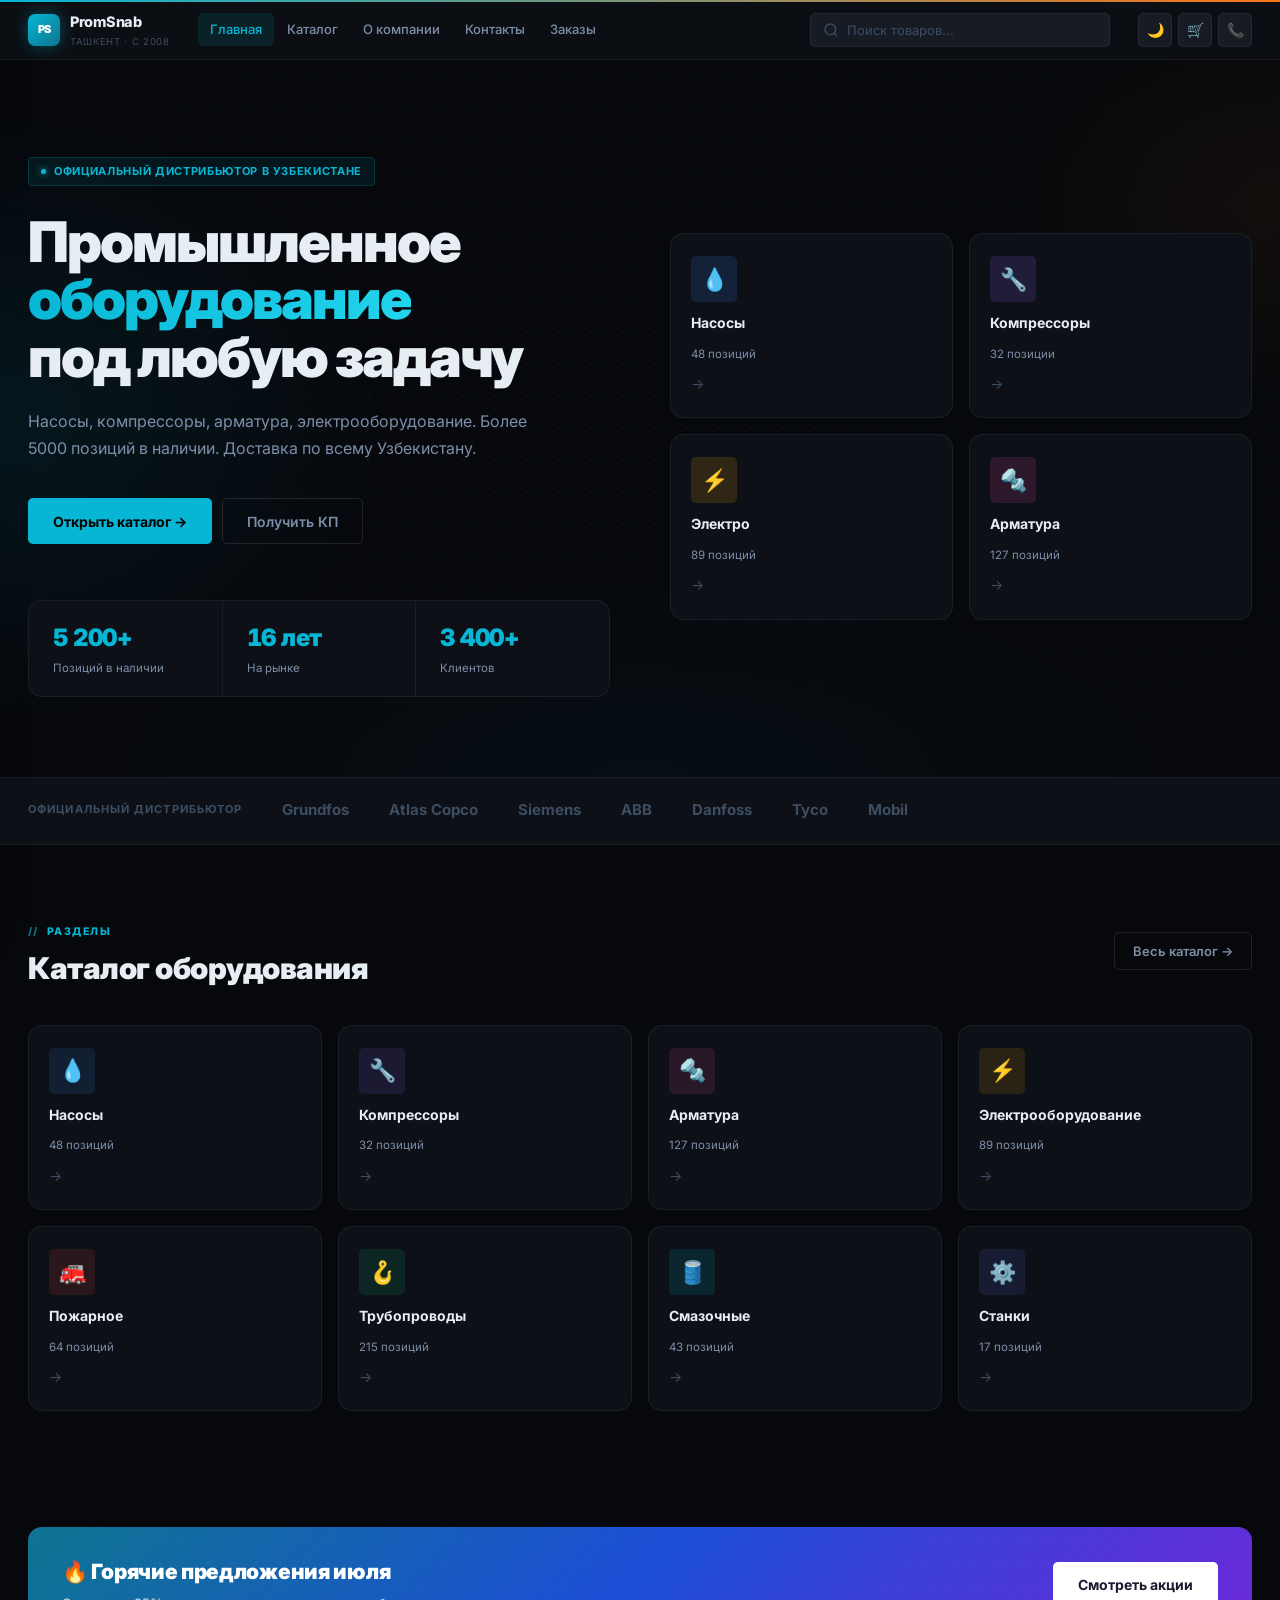
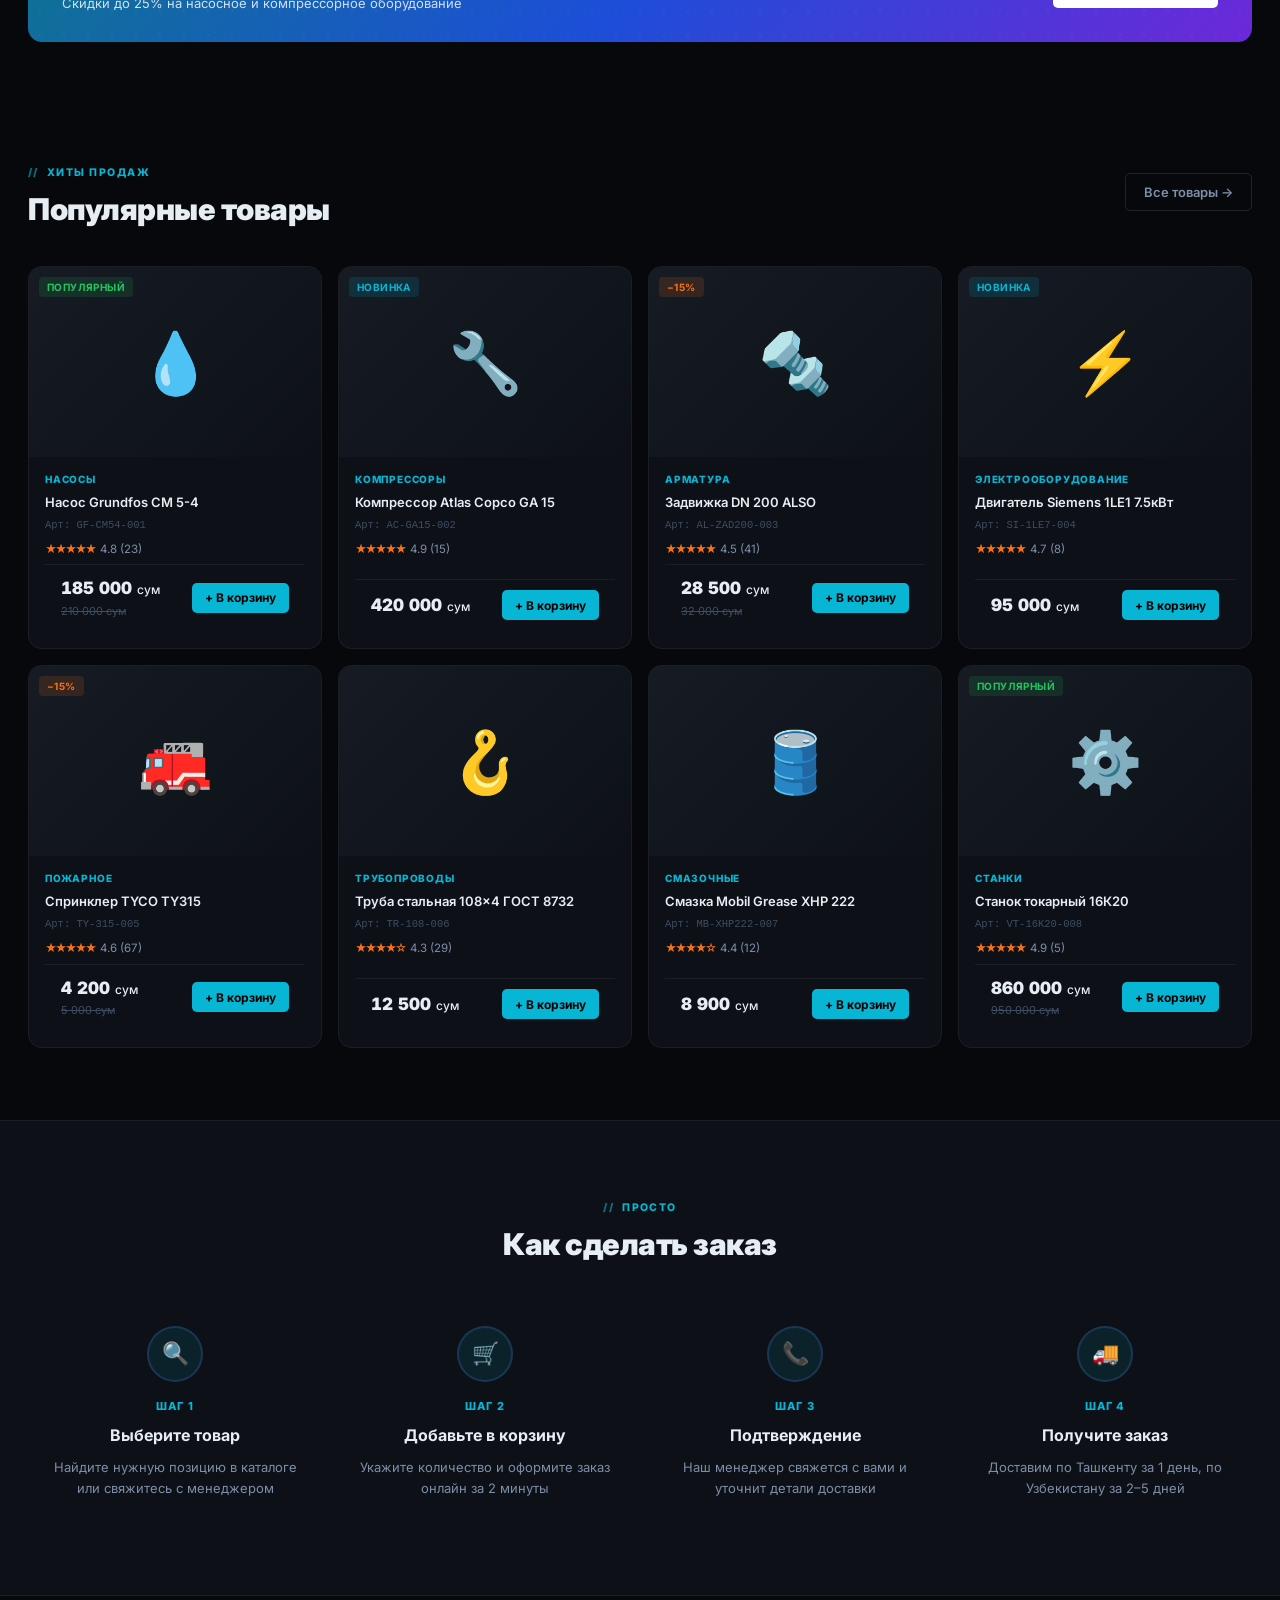
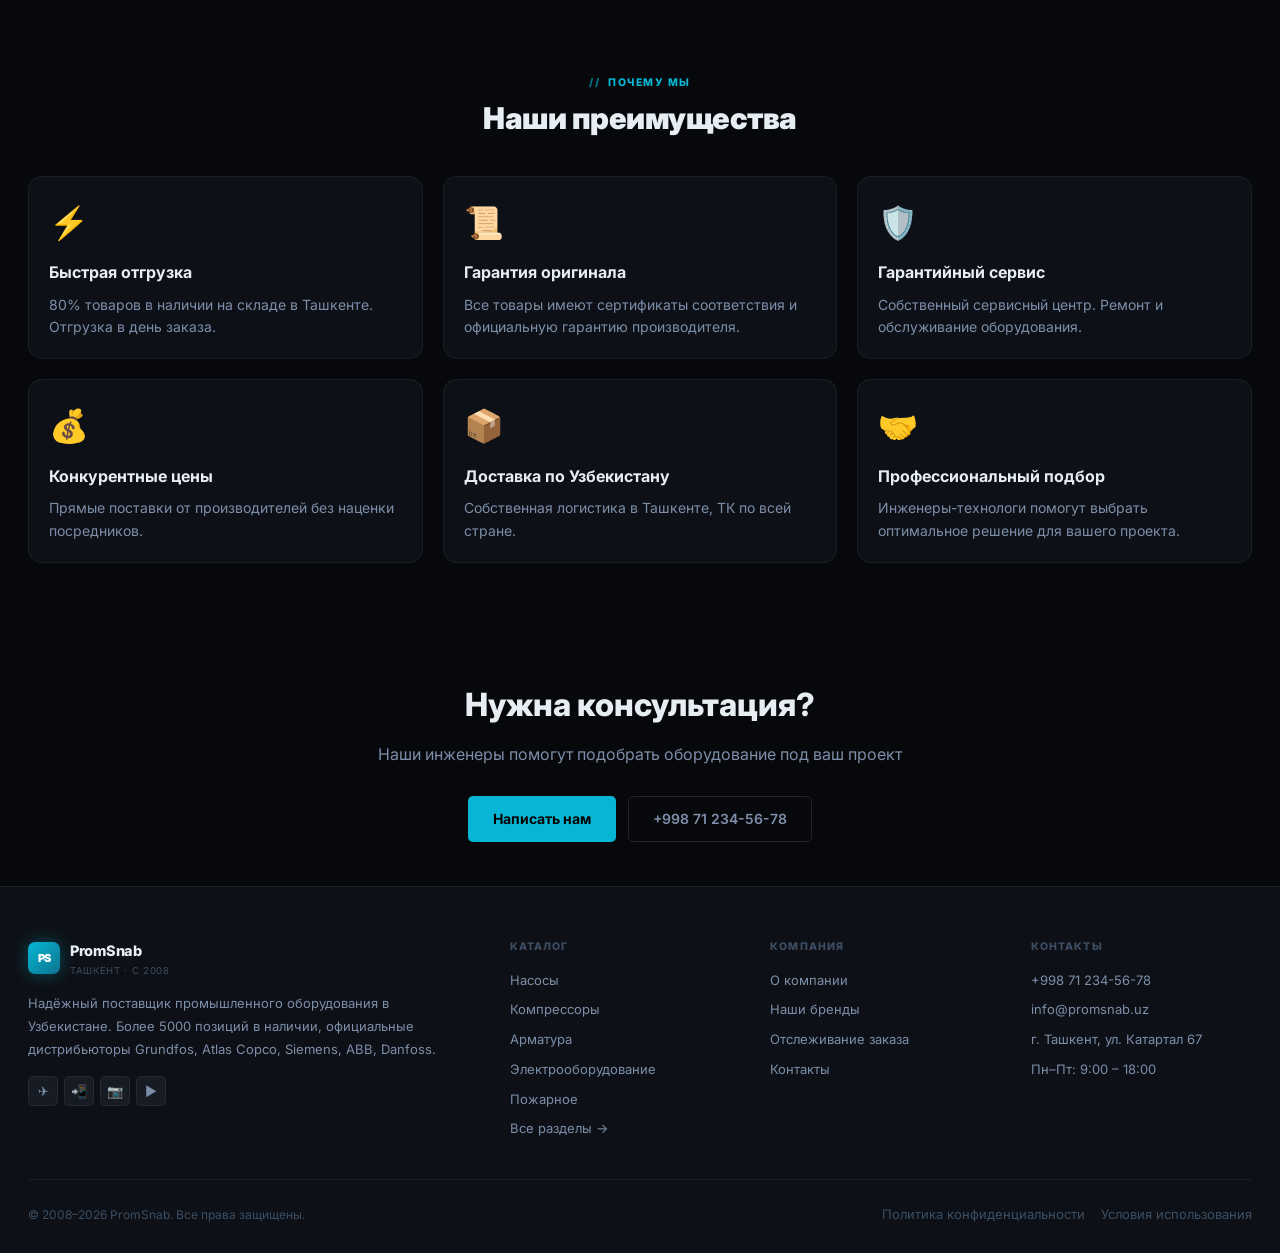
==== index.html @ 074946ab "PromSnab industrial AI design" ====
<!DOCTYPE html>
<html lang="ru">
<head>
  <meta charset="UTF-8">
  <meta name="viewport" content="width=device-width, initial-scale=1.0">
  <title>PromSnab — Промышленное оборудование</title>
  <link rel="stylesheet" href="css/style.css">
</head>
<body>
  <main id="main-content">

    <!-- HERO -->
    <section class="hero">
      <div class="hero-grid"></div>
      <div class="container">
        <div style="display:grid;grid-template-columns:1fr 1fr;gap:60px;align-items:center">
          <div class="hero-content">
            <div class="hero-eyebrow">
              <span class="hero-eyebrow-dot"></span>
              Официальный дистрибьютор в Узбекистане
            </div>
            <h1 class="hero-title">
              Промышленное<br><span>оборудование</span><br>под любую задачу
            </h1>
            <p class="hero-sub">Насосы, компрессоры, арматура, электрооборудование. Более 5000 позиций в наличии. Доставка по всему Узбекистану.</p>
            <div class="hero-btns">
              <button class="btn btn-primary btn-lg" onclick="event.preventDefault(); nav('catalog.html'); return false;">Открыть каталог →</button>
              <button class="btn btn-outline btn-lg" onclick="event.preventDefault(); nav('contacts.html'); return false;">Получить КП</button>
            </div>
            <div class="hero-stats">
              <div><div class="hero-stat-num">5 200+</div><div class="hero-stat-label">Позиций в наличии</div></div>
              <div><div class="hero-stat-num">16 лет</div><div class="hero-stat-label">На рынке</div></div>
              <div><div class="hero-stat-num">3 400+</div><div class="hero-stat-label">Клиентов</div></div>
            </div>
          </div>

          <div style="display:grid;grid-template-columns:1fr 1fr;gap:16px">
            <div onclick="nav('catalog.html?cat=pumps')" class="cat-card">
              <div class="cat-icon" style="background:rgba(59,130,246,.15)">💧</div>
              <div class="cat-name">Насосы</div>
              <div class="cat-count">48 позиций</div>
              <div class="cat-arrow">→</div>
            </div>
            <div onclick="nav('catalog.html?cat=compressors')" class="cat-card">
              <div class="cat-icon" style="background:rgba(139,92,246,.15)">🔧</div>
              <div class="cat-name">Компрессоры</div>
              <div class="cat-count">32 позиции</div>
              <div class="cat-arrow">→</div>
            </div>
            <div onclick="nav('catalog.html?cat=electric')" class="cat-card">
              <div class="cat-icon" style="background:rgba(245,158,11,.15)">⚡</div>
              <div class="cat-name">Электро</div>
              <div class="cat-count">89 позиций</div>
              <div class="cat-arrow">→</div>
            </div>
            <div onclick="nav('catalog.html?cat=valves')" class="cat-card">
              <div class="cat-icon" style="background:rgba(236,72,153,.15)">🔩</div>
              <div class="cat-name">Арматура</div>
              <div class="cat-count">127 позиций</div>
              <div class="cat-arrow">→</div>
            </div>
          </div>
        </div>
      </div>
    </section>

    <!-- BRANDS BAR -->
    <section style="background:var(--bg-2);border-top:1px solid var(--border);border-bottom:1px solid var(--border);padding:20px 0">
      <div class="container">
        <div style="display:flex;align-items:center;gap:40px;overflow-x:auto;padding-bottom:2px">
          <span style="font-size:11px;font-weight:700;text-transform:uppercase;letter-spacing:.1em;color:var(--text-3);white-space:nowrap;flex-shrink:0">Официальный дистрибьютор</span>
          <span onclick="nav('catalog.html?brand=Grundfos')" style="font-size:15px;font-weight:700;color:var(--text-3);white-space:nowrap;cursor:pointer;flex-shrink:0" onmouseover="this.style.color='var(--text)'" onmouseout="this.style.color='var(--text-3)'">Grundfos</span>
          <span onclick="nav('catalog.html?brand=Atlas+Copco')" style="font-size:15px;font-weight:700;color:var(--text-3);white-space:nowrap;cursor:pointer;flex-shrink:0" onmouseover="this.style.color='var(--text)'" onmouseout="this.style.color='var(--text-3)'">Atlas Copco</span>
          <span onclick="nav('catalog.html?brand=Siemens')" style="font-size:15px;font-weight:700;color:var(--text-3);white-space:nowrap;cursor:pointer;flex-shrink:0" onmouseover="this.style.color='var(--text)'" onmouseout="this.style.color='var(--text-3)'">Siemens</span>
          <span onclick="nav('catalog.html?brand=ABB')" style="font-size:15px;font-weight:700;color:var(--text-3);white-space:nowrap;cursor:pointer;flex-shrink:0" onmouseover="this.style.color='var(--text)'" onmouseout="this.style.color='var(--text-3)'">ABB</span>
          <span onclick="nav('catalog.html?brand=Danfoss')" style="font-size:15px;font-weight:700;color:var(--text-3);white-space:nowrap;cursor:pointer;flex-shrink:0" onmouseover="this.style.color='var(--text)'" onmouseout="this.style.color='var(--text-3)'">Danfoss</span>
          <span onclick="nav('catalog.html?brand=Tyco')" style="font-size:15px;font-weight:700;color:var(--text-3);white-space:nowrap;cursor:pointer;flex-shrink:0" onmouseover="this.style.color='var(--text)'" onmouseout="this.style.color='var(--text-3)'">Tyco</span>
          <span onclick="nav('catalog.html?brand=Mobil')" style="font-size:15px;font-weight:700;color:var(--text-3);white-space:nowrap;cursor:pointer;flex-shrink:0" onmouseover="this.style.color='var(--text)'" onmouseout="this.style.color='var(--text-3)'">Mobil</span>
        </div>
      </div>
    </section>

    <!-- CATEGORIES -->
    <section class="section">
      <div class="container">
        <div class="flex-between section-header">
          <div>
            <div class="section-label">Разделы</div>
            <h2 class="section-title">Каталог оборудования</h2>
          </div>
          <button class="btn btn-outline" onclick="nav('catalog.html')">Весь каталог →</button>
        </div>
        <div class="grid-4" id="categories-grid"></div>
      </div>
    </section>

    <!-- PROMO BANNER -->
    <section class="section-sm">
      <div class="container">
        <div class="promo-banner">
          <div>
            <div class="promo-banner-title">🔥 Горячие предложения июля</div>
            <div class="promo-banner-sub">Скидки до 25% на насосное и компрессорное оборудование</div>
          </div>
          <button class="btn btn-lg" style="background:#fff;color:#1a1a2e;font-weight:700;flex-shrink:0" onclick="nav('catalog.html?badge=sale')">Смотреть акции</button>
        </div>
      </div>
    </section>

    <!-- FEATURED PRODUCTS -->
    <section class="section">
      <div class="container">
        <div class="flex-between section-header">
          <div>
            <div class="section-label">Хиты продаж</div>
            <h2 class="section-title">Популярные товары</h2>
          </div>
          <button class="btn btn-outline" onclick="nav('catalog.html')">Все товары →</button>
        </div>
        <div class="grid-4" id="products-grid"></div>
      </div>
    </section>

    <!-- HOW TO ORDER -->
    <section class="section" style="background:var(--bg-2);border-top:1px solid var(--border);border-bottom:1px solid var(--border)">
      <div class="container">
        <div class="section-header" style="text-align:center">
          <div class="section-label">Просто</div>
          <h2 class="section-title">Как сделать заказ</h2>
        </div>
        <div class="grid-4">
          <div style="text-align:center;padding:24px 16px">
            <div style="width:56px;height:56px;border-radius:50%;background:var(--primary-g);border:2px solid rgba(79,142,255,.2);display:flex;align-items:center;justify-content:center;margin:0 auto 16px;font-size:22px">🔍</div>
            <div style="font-size:11px;font-weight:800;color:var(--primary);letter-spacing:.1em;margin-bottom:8px">ШАГ 1</div>
            <div style="font-size:16px;font-weight:700;margin-bottom:8px">Выберите товар</div>
            <div style="font-size:13px;color:var(--text-2);line-height:1.6">Найдите нужную позицию в каталоге или свяжитесь с менеджером</div>
          </div>
          <div style="text-align:center;padding:24px 16px">
            <div style="width:56px;height:56px;border-radius:50%;background:var(--primary-g);border:2px solid rgba(79,142,255,.2);display:flex;align-items:center;justify-content:center;margin:0 auto 16px;font-size:22px">🛒</div>
            <div style="font-size:11px;font-weight:800;color:var(--primary);letter-spacing:.1em;margin-bottom:8px">ШАГ 2</div>
            <div style="font-size:16px;font-weight:700;margin-bottom:8px">Добавьте в корзину</div>
            <div style="font-size:13px;color:var(--text-2);line-height:1.6">Укажите количество и оформите заказ онлайн за 2 минуты</div>
          </div>
          <div style="text-align:center;padding:24px 16px">
            <div style="width:56px;height:56px;border-radius:50%;background:var(--primary-g);border:2px solid rgba(79,142,255,.2);display:flex;align-items:center;justify-content:center;margin:0 auto 16px;font-size:22px">📞</div>
            <div style="font-size:11px;font-weight:800;color:var(--primary);letter-spacing:.1em;margin-bottom:8px">ШАГ 3</div>
            <div style="font-size:16px;font-weight:700;margin-bottom:8px">Подтверждение</div>
            <div style="font-size:13px;color:var(--text-2);line-height:1.6">Наш менеджер свяжется с вами и уточнит детали доставки</div>
          </div>
          <div style="text-align:center;padding:24px 16px">
            <div style="width:56px;height:56px;border-radius:50%;background:var(--primary-g);border:2px solid rgba(79,142,255,.2);display:flex;align-items:center;justify-content:center;margin:0 auto 16px;font-size:22px">🚚</div>
            <div style="font-size:11px;font-weight:800;color:var(--primary);letter-spacing:.1em;margin-bottom:8px">ШАГ 4</div>
            <div style="font-size:16px;font-weight:700;margin-bottom:8px">Получите заказ</div>
            <div style="font-size:13px;color:var(--text-2);line-height:1.6">Доставим по Ташкенту за 1 день, по Узбекистану за 2–5 дней</div>
          </div>
        </div>
      </div>
    </section>

    <!-- ADVANTAGES -->
    <section class="section">
      <div class="container">
        <div class="section-header" style="text-align:center">
          <div class="section-label">Почему мы</div>
          <h2 class="section-title">Наши преимущества</h2>
        </div>
        <div class="grid-3">
          <div class="card card-body"><div style="font-size:32px;margin-bottom:12px">⚡</div><div style="font-size:16px;font-weight:700;margin-bottom:8px">Быстрая отгрузка</div><div style="font-size:14px;color:var(--text-2);line-height:1.6">80% товаров в наличии на складе в Ташкенте. Отгрузка в день заказа.</div></div>
          <div class="card card-body"><div style="font-size:32px;margin-bottom:12px">📜</div><div style="font-size:16px;font-weight:700;margin-bottom:8px">Гарантия оригинала</div><div style="font-size:14px;color:var(--text-2);line-height:1.6">Все товары имеют сертификаты соответствия и официальную гарантию производителя.</div></div>
          <div class="card card-body"><div style="font-size:32px;margin-bottom:12px">🛡️</div><div style="font-size:16px;font-weight:700;margin-bottom:8px">Гарантийный сервис</div><div style="font-size:14px;color:var(--text-2);line-height:1.6">Собственный сервисный центр. Ремонт и обслуживание оборудования.</div></div>
          <div class="card card-body"><div style="font-size:32px;margin-bottom:12px">💰</div><div style="font-size:16px;font-weight:700;margin-bottom:8px">Конкурентные цены</div><div style="font-size:14px;color:var(--text-2);line-height:1.6">Прямые поставки от производителей без наценки посредников.</div></div>
          <div class="card card-body"><div style="font-size:32px;margin-bottom:12px">📦</div><div style="font-size:16px;font-weight:700;margin-bottom:8px">Доставка по Узбекистану</div><div style="font-size:14px;color:var(--text-2);line-height:1.6">Собственная логистика в Ташкенте, ТК по всей стране.</div></div>
          <div class="card card-body"><div style="font-size:32px;margin-bottom:12px">🤝</div><div style="font-size:16px;font-weight:700;margin-bottom:8px">Профессиональный подбор</div><div style="font-size:14px;color:var(--text-2);line-height:1.6">Инженеры-технологи помогут выбрать оптимальное решение для вашего проекта.</div></div>
        </div>
      </div>
    </section>

    <!-- CTA -->
    <section class="section-sm">
      <div class="container" style="text-align:center">
        <h2 style="font-size:32px;font-weight:800;margin-bottom:12px">Нужна консультация?</h2>
        <p style="color:var(--text-2);margin-bottom:28px">Наши инженеры помогут подобрать оборудование под ваш проект</p>
        <div style="display:flex;gap:12px;justify-content:center">
          <button class="btn btn-primary btn-lg" onclick="nav('contacts.html')">Написать нам</button>
          <a class="btn btn-outline btn-lg" href="tel:+998712345678">+998 71 234-56-78</a>
        </div>
      </div>
    </section>

  </main>

  <script src="js/main.js"></script>
  <script src="js/header.js"></script>
  <script>
    injectShell({ page: 'index.html' });

    document.getElementById('categories-grid').innerHTML = CATEGORIES.map(c =>
      `<div class="cat-card" onclick="nav('catalog.html?cat=${c.id}')">
        <div class="cat-icon" style="background:${c.color}20">${c.emoji}</div>
        <div class="cat-name">${c.name}</div>
        <div class="cat-count">${c.count} позиций</div>
        <div class="cat-arrow">→</div>
      </div>`).join('');

    document.getElementById('products-grid').innerHTML = PRODUCTS.slice(0,8).map(p => renderProductCard(p)).join('');
  </script>
</body>
</html>
---- css/style.css ----
@import url('https://fonts.googleapis.com/css2?family=Inter:ital,opsz,wght@0,14..32,300;0,14..32,400;0,14..32,500;0,14..32,600;0,14..32,700;0,14..32,800;0,14..32,900;1,14..32,400&display=swap');

/* ═══════════════════════════════════════════
   ПРОМСНАБ — INDUSTRIAL AI DESIGN SYSTEM
   Primary: Cyan (#06B6D4)  Accent: Orange (#F97316)
   Dark default + Light toggle
═══════════════════════════════════════════ */

/* ── DARK THEME (default) ── */
:root {
  --bg:        #06080C;
  --bg-2:      #0D1117;
  --bg-3:      #161B24;
  --bg-4:      #1C2333;
  --bg-glass:  rgba(13, 17, 23, 0.85);
  --border:    rgba(255,255,255,0.06);
  --border-md: rgba(255,255,255,0.11);
  --border-hi: rgba(6,182,212,0.25);
  --text:      #E6EDF3;
  --text-2:    #7D8EA8;
  --text-3:    #3D4D62;
  --primary:   #06B6D4;   /* cyan */
  --primary-d: #0891B2;
  --primary-g: rgba(6,182,212,0.10);
  --accent:    #F97316;   /* orange — industrial */
  --accent-d:  #EA6502;
  --accent-g:  rgba(249,115,22,0.10);
  --success:   #22C55E;
  --danger:    #F43F5E;
  --r:         8px;
  --r-sm:      5px;
  --r-lg:      14px;
  --shadow:    0 4px 24px rgba(0,0,0,0.6);
  --shadow-lg: 0 16px 60px rgba(0,0,0,0.8);
  --t:         0.18s cubic-bezier(.4,0,.2,1);
}

/* ── LIGHT THEME ── */
[data-theme="light"] {
  --bg:        #F0F4F8;
  --bg-2:      #FFFFFF;
  --bg-3:      #E8EDF4;
  --bg-4:      #DDE4EE;
  --bg-glass:  rgba(255,255,255,0.90);
  --border:    rgba(0,0,0,0.07);
  --border-md: rgba(0,0,0,0.12);
  --border-hi: rgba(6,182,212,0.35);
  --text:      #0D1117;
  --text-2:    #4A5769;
  --text-3:    #8898B0;
  --primary:   #0891B2;
  --primary-d: #0E7490;
  --primary-g: rgba(8,145,178,0.08);
  --accent:    #EA6502;
  --accent-d:  #C45502;
  --accent-g:  rgba(234,101,2,0.08);
  --shadow:    0 2px 12px rgba(0,0,0,0.08);
  --shadow-lg: 0 8px 36px rgba(0,0,0,0.12);
}

/* ── RESET ── */
*, *::before, *::after { box-sizing: border-box; margin: 0; padding: 0; }
html { scroll-behavior: smooth; }
body {
  font-family: 'Inter', -apple-system, sans-serif;
  background: var(--bg);
  color: var(--text);
  line-height: 1.6;
  overflow-x: hidden;
  transition: background 0.3s, color 0.3s;
  animation: pageIn .3s ease both;
}
a { color: inherit; text-decoration: none; }
button { font-family: inherit; cursor: pointer; border: none; }
input, textarea, select { font-family: inherit; }
img { display: block; max-width: 100%; }

/* ── ANIMATIONS ── */
@keyframes pageIn    { from { opacity: 0; transform: translateY(12px); } to { opacity: 1; transform: none; } }
@keyframes slideUp   { from { opacity: 0; transform: translateY(20px); } to { opacity: 1; transform: none; } }
@keyframes pulse     { 0%,100% { opacity: 1; } 50% { opacity: .3; } }
@keyframes spin      { to { transform: rotate(360deg); } }
@keyframes shimmer   { from { background-position: -200% 0; } to { background-position: 200% 0; } }
@keyframes scanline  {
  0%   { transform: translateY(-100%); }
  100% { transform: translateY(100vh); }
}

/* ── SCROLLBAR ── */
::-webkit-scrollbar { width: 4px; }
::-webkit-scrollbar-track { background: var(--bg); }
::-webkit-scrollbar-thumb { background: var(--bg-4); border-radius: 4px; }
::-webkit-scrollbar-thumb:hover { background: var(--primary); }

/* ── LAYOUT ── */
.container { max-width: 1280px; margin: 0 auto; padding: 0 28px; }
.grid-2 { display: grid; grid-template-columns: repeat(2, 1fr); gap: 20px; }
.grid-3 { display: grid; grid-template-columns: repeat(3, 1fr); gap: 20px; }
.grid-4 { display: grid; grid-template-columns: repeat(4, 1fr); gap: 16px; }
.flex { display: flex; align-items: center; }
.flex-between { display: flex; align-items: center; justify-content: space-between; }
.gap-2 { gap: 8px; } .gap-3 { gap: 12px; } .gap-4 { gap: 16px; }

/* ══════════════════════════════════════
   HEADER
══════════════════════════════════════ */
.header {
  position: sticky; top: 0; z-index: 200;
  background: var(--bg-glass);
  backdrop-filter: blur(20px) saturate(150%);
  -webkit-backdrop-filter: blur(20px) saturate(150%);
  border-bottom: 1px solid var(--border);
  height: 60px;
}
/* Top accent line */
.header::before {
  content: '';
  position: absolute; top: 0; left: 0; right: 0; height: 2px;
  background: linear-gradient(90deg, var(--primary), var(--accent), var(--primary));
  background-size: 200% 100%;
  animation: shimmer 4s linear infinite;
}
.header-inner {
  display: flex; align-items: center; gap: 28px;
  height: 100%; max-width: 1280px; margin: 0 auto; padding: 0 28px;
}
.logo {
  display: flex; align-items: center; gap: 10px; cursor: pointer; flex-shrink: 0;
  transition: opacity var(--t);
}
.logo:hover { opacity: .75; }
.logo-icon {
  width: 32px; height: 32px; border-radius: 7px;
  background: linear-gradient(135deg, var(--primary), #0E7490);
  display: flex; align-items: center; justify-content: center;
  font-size: 11px; font-weight: 900; color: #fff; letter-spacing: -0.5px;
  box-shadow: 0 0 16px rgba(6,182,212,.35);
}
.logo-text { font-size: 14.5px; font-weight: 800; color: var(--text); letter-spacing: -0.3px; }
.logo-sub  { font-size: 9.5px; color: var(--text-3); letter-spacing: .07em; text-transform: uppercase; margin-top: 1px; }

.nav { display: flex; align-items: center; gap: 1px; flex: 1; }
.nav-link {
  padding: 6px 12px; border-radius: var(--r-sm); font-size: 13px; font-weight: 500;
  color: var(--text-2); transition: all var(--t); white-space: nowrap;
}
.nav-link:hover { color: var(--text); background: rgba(255,255,255,0.05); }
[data-theme="light"] .nav-link:hover { background: rgba(0,0,0,0.04); }
.nav-link.active { color: var(--primary); background: var(--primary-g); }

.header-search {
  flex: 1; max-width: 300px;
  display: flex; align-items: center; gap: 8px;
  background: var(--bg-3); border: 1px solid var(--border);
  border-radius: var(--r-sm); padding: 0 12px; height: 34px;
  transition: border-color var(--t);
}
.header-search:focus-within { border-color: var(--primary); box-shadow: 0 0 0 2px rgba(6,182,212,0.12); }
.header-search svg { color: var(--text-3); flex-shrink: 0; }
.header-search input { background: none; border: none; outline: none; font-size: 13px; color: var(--text); width: 100%; }
.header-search input::placeholder { color: var(--text-3); }

.header-actions { display: flex; align-items: center; gap: 6px; flex-shrink: 0; }
.icon-btn {
  width: 34px; height: 34px; border-radius: var(--r-sm);
  background: var(--bg-3); border: 1px solid var(--border);
  display: flex; align-items: center; justify-content: center;
  color: var(--text-2); cursor: pointer; position: relative;
  transition: all var(--t); font-size: 14px;
}
.icon-btn:hover { border-color: var(--primary); color: var(--primary); background: var(--primary-g); }

/* Theme toggle */
.theme-toggle {
  width: 34px; height: 34px; border-radius: var(--r-sm);
  background: var(--bg-3); border: 1px solid var(--border);
  display: flex; align-items: center; justify-content: center;
  color: var(--text-2); cursor: pointer;
  transition: all var(--t); font-size: 14px;
}
.theme-toggle:hover { border-color: var(--accent); color: var(--accent); background: var(--accent-g); }

.badge {
  position: absolute; top: -5px; right: -5px;
  width: 16px; height: 16px; border-radius: 50%;
  background: var(--accent); color: #fff; font-size: 9.5px;
  font-weight: 800; display: flex; align-items: center; justify-content: center;
  border: 2px solid var(--bg);
}

/* ══════════════════════════════════════
   BUTTONS
══════════════════════════════════════ */
.btn {
  display: inline-flex; align-items: center; justify-content: center; gap: 7px;
  padding: 0 18px; height: 38px; border-radius: var(--r-sm);
  font-size: 13px; font-weight: 600; cursor: pointer;
  transition: all var(--t); border: 1px solid transparent; white-space: nowrap;
}
.btn-sm  { height: 30px; padding: 0 12px; font-size: 12px; }
.btn-lg  { height: 46px; padding: 0 24px; font-size: 14px; }

.btn-primary {
  background: var(--primary); color: #000; font-weight: 700;
  box-shadow: 0 0 0 0 rgba(6,182,212,0);
}
.btn-primary:hover {
  background: var(--primary-d); color: #fff;
  transform: translateY(-1px);
  box-shadow: 0 4px 20px rgba(6,182,212,.4);
}
.btn-accent { background: var(--accent); color: #fff; font-weight: 700; }
.btn-accent:hover { background: var(--accent-d); transform: translateY(-1px); box-shadow: 0 4px 20px rgba(249,115,22,.35); }

.btn-outline {
  background: transparent; border-color: var(--border-md); color: var(--text-2);
}
.btn-outline:hover { border-color: var(--primary); color: var(--primary); background: var(--primary-g); }

.btn-ghost { background: transparent; color: var(--text-2); }
.btn-ghost:hover { background: var(--bg-3); color: var(--text); }

.btn-danger { background: rgba(244,63,94,.12); color: var(--danger); border-color: rgba(244,63,94,.18); }
.btn-danger:hover { background: rgba(244,63,94,.22); }

/* ══════════════════════════════════════
   CARDS
══════════════════════════════════════ */
.card {
  background: var(--bg-2); border: 1px solid var(--border);
  border-radius: var(--r-lg); overflow: hidden; transition: all var(--t);
}
.card:hover { border-color: var(--border-md); transform: translateY(-2px); box-shadow: var(--shadow); }
.card-body { padding: 20px; overflow: hidden; }
.card-body > div { min-width: 0; }

/* ── BADGES ── */
.badge-tag {
  display: inline-flex; align-items: center; gap: 4px;
  padding: 2px 8px; border-radius: 4px; font-size: 10px; font-weight: 700;
  letter-spacing: .04em; text-transform: uppercase;
}
.badge-new  { background: rgba(6,182,212,.14);  color: var(--primary); }
.badge-hot  { background: rgba(244,63,94,.13);  color: var(--danger); }
.badge-sale { background: rgba(249,115,22,.14); color: var(--accent); }
.badge-hit  { background: rgba(34,197,94,.13);  color: var(--success); }

/* ══════════════════════════════════════
   SECTION HEADERS
══════════════════════════════════════ */
.section    { padding: 72px 0; }
.section-sm { padding: 44px 0; }
.section-header { margin-bottom: 40px; }

.section-label {
  display: inline-flex; align-items: center; gap: 8px;
  font-size: 10.5px; font-weight: 800; letter-spacing: .14em; text-transform: uppercase;
  color: var(--primary); margin-bottom: 10px;
}
.section-label::before {
  content: '//'; font-weight: 900; opacity: .6;
}

.section-title {
  font-size: 30px; font-weight: 900; line-height: 1.15; letter-spacing: -0.5px;
  color: var(--text);
}
.section-sub { margin-top: 8px; font-size: 15px; color: var(--text-2); }

/* ══════════════════════════════════════
   PRODUCT CARD
══════════════════════════════════════ */
.product-card {
  background: var(--bg-2); border: 1px solid var(--border); border-radius: var(--r-lg);
  overflow: hidden; cursor: pointer; transition: all var(--t); display: flex; flex-direction: column;
  position: relative;
}
.product-card::after {
  content: ''; position: absolute; inset: 0;
  border-radius: var(--r-lg);
  border: 1px solid transparent;
  transition: border-color var(--t);
  pointer-events: none;
}
.product-card:hover::after { border-color: var(--border-hi); }
.product-card:hover { transform: translateY(-4px); box-shadow: 0 12px 40px rgba(0,0,0,.55), 0 0 30px rgba(6,182,212,.06); }
[data-theme="light"] .product-card:hover { box-shadow: 0 8px 30px rgba(0,0,0,.10); }

.product-img {
  height: 190px; display: flex; align-items: center; justify-content: center;
  position: relative; overflow: hidden;
  background: linear-gradient(160deg, var(--bg-3), var(--bg-4));
}
.product-img-inner {
  width: 100%; height: 100%; display: flex; align-items: center; justify-content: center;
  font-size: 60px; transition: transform .4s ease;
}
.product-card:hover .product-img-inner { transform: scale(1.08); }
.product-badges { position: absolute; top: 10px; left: 10px; display: flex; gap: 5px; }
.product-actions-hover {
  position: absolute; top: 10px; right: 10px; display: flex; flex-direction: column; gap: 6px;
  opacity: 0; transition: opacity var(--t); pointer-events: none;
}
.product-card:hover .product-actions-hover { opacity: 1; pointer-events: all; }
.p-action-btn {
  width: 30px; height: 30px; border-radius: var(--r-sm);
  background: var(--bg-glass); backdrop-filter: blur(10px);
  border: 1px solid var(--border-md); display: flex; align-items: center; justify-content: center;
  font-size: 13px; cursor: pointer; transition: all var(--t); color: var(--text-2);
}
.p-action-btn:hover { background: var(--primary-g); border-color: var(--primary); color: var(--primary); }
.p-action-btn.active { background: rgba(244,63,94,.13); border-color: rgba(244,63,94,.28); color: var(--danger); }

.product-info { padding: 14px 16px; display: flex; flex-direction: column; gap: 6px; flex: 1; }
.product-category { font-size: 10px; font-weight: 800; color: var(--primary); text-transform: uppercase; letter-spacing: .08em; }
.product-name { font-size: 13px; font-weight: 600; line-height: 1.4; }
.product-sku { font-size: 10.5px; color: var(--text-3); font-family: 'Courier New', monospace; }
.product-rating { display: flex; align-items: center; gap: 5px; font-size: 11.5px; color: var(--text-2); }
.stars { color: var(--accent); letter-spacing: -2px; }

.product-footer {
  display: flex; align-items: center; justify-content: space-between;
  margin-top: auto; padding: 10px 16px 14px;
  border-top: 1px solid var(--border);
}
.product-price { font-size: 17px; font-weight: 900; color: var(--text); font-variant-numeric: tabular-nums; font-family: 'Inter', sans-serif; }
.product-price-old { font-size: 11px; color: var(--text-3); text-decoration: line-through; }

/* ══════════════════════════════════════
   HERO
══════════════════════════════════════ */
.hero {
  position: relative; overflow: hidden;
  padding: 96px 0 80px;
  background: var(--bg);
}

/* Gradient backdrop */
.hero::before {
  content: '';
  position: absolute; inset: 0;
  background:
    radial-gradient(ellipse 50% 70% at 0% 50%, rgba(6,182,212,.09) 0%, transparent 60%),
    radial-gradient(ellipse 40% 50% at 100% 20%, rgba(249,115,22,.06) 0%, transparent 60%),
    radial-gradient(ellipse 60% 40% at 50% 100%, rgba(6,182,212,.04) 0%, transparent 70%);
  pointer-events: none;
}

/* Dot matrix grid */
.hero-grid {
  position: absolute; inset: 0;
  background-image:
    radial-gradient(circle, rgba(6,182,212,.12) 1.5px, transparent 1.5px);
  background-size: 32px 32px;
  pointer-events: none;
  mask-image: radial-gradient(ellipse 75% 75% at 50% 50%, black 20%, transparent 100%);
}
[data-theme="light"] .hero-grid {
  background-image: radial-gradient(circle, rgba(8,145,178,.10) 1.5px, transparent 1.5px);
}

.hero-content { position: relative; z-index: 1; max-width: 640px; }

.hero-eyebrow {
  display: inline-flex; align-items: center; gap: 8px;
  padding: 5px 12px; border-radius: 4px;
  background: rgba(6,182,212,.08); border: 1px solid rgba(6,182,212,.20);
  font-size: 11px; font-weight: 700; color: var(--primary);
  margin-bottom: 28px; letter-spacing: .06em; text-transform: uppercase;
}
.hero-eyebrow-dot {
  width: 5px; height: 5px; border-radius: 50%;
  background: var(--primary); animation: pulse 2s infinite;
  box-shadow: 0 0 6px var(--primary);
}

.hero-title {
  font-size: 56px; font-weight: 900; line-height: 1.02;
  margin-bottom: 22px; letter-spacing: -2px;
  color: var(--text);
}
.hero-title span {
  background: linear-gradient(120deg, var(--primary) 0%, #22D3EE 50%, var(--primary) 100%);
  background-size: 200% 100%;
  -webkit-background-clip: text; -webkit-text-fill-color: transparent;
  animation: shimmer 4s linear infinite;
}
.hero-sub { font-size: 16px; color: var(--text-2); margin-bottom: 36px; line-height: 1.7; max-width: 520px; }
.hero-btns { display: flex; gap: 10px; flex-wrap: wrap; }

.hero-stats {
  display: flex; gap: 0; margin-top: 56px;
  border: 1px solid var(--border); border-radius: var(--r-lg);
  background: var(--bg-2); overflow: hidden;
}
.hero-stats > div {
  flex: 1; padding: 18px 24px;
  border-right: 1px solid var(--border);
}
.hero-stats > div:last-child { border-right: none; }
.hero-stat-num {
  font-size: 24px; font-weight: 900; color: var(--primary);
  letter-spacing: -0.5px; font-variant-numeric: tabular-nums;
}
.hero-stat-label { font-size: 11.5px; color: var(--text-2); margin-top: 2px; }

/* ══════════════════════════════════════
   CATEGORY CARD
══════════════════════════════════════ */
.cat-card {
  background: var(--bg-2); border: 1px solid var(--border); border-radius: var(--r-lg);
  padding: 22px 20px; cursor: pointer; transition: all var(--t);
  display: flex; flex-direction: column; gap: 10px;
  position: relative; overflow: hidden;
}
.cat-card::before {
  content: ''; position: absolute; top: 0; left: 0; right: 0; height: 2px;
  background: linear-gradient(90deg, var(--primary), var(--accent));
  transform: scaleX(0); transform-origin: left; transition: transform .28s ease;
}
.cat-card:hover { border-color: var(--border-hi); transform: translateY(-3px); box-shadow: var(--shadow); }
.cat-card:hover::before { transform: scaleX(1); }
[data-theme="light"] .cat-card:hover { box-shadow: 0 6px 20px rgba(0,0,0,.09); }

.cat-icon {
  width: 46px; height: 46px; border-radius: var(--r-sm);
  display: flex; align-items: center; justify-content: center; font-size: 22px;
}
.cat-name  { font-size: 14px; font-weight: 700; }
.cat-count { font-size: 11.5px; color: var(--text-2); }
.cat-arrow { color: var(--text-3); transition: transform var(--t), color var(--t); margin-top: auto; font-size: 14px; }
.cat-card:hover .cat-arrow { transform: translateX(4px); color: var(--primary); }

/* ── FILTER SIDEBAR ── */
.filter-sidebar { width: 252px; flex-shrink: 0; }
.filter-section { margin-bottom: 24px; }
.filter-title { font-size: 11px; font-weight: 800; color: var(--text); margin-bottom: 12px; text-transform: uppercase; letter-spacing: .07em; }
.filter-option { display: flex; align-items: center; gap: 9px; padding: 6px 0; cursor: pointer; }
.filter-option input[type=checkbox] { width: 14px; height: 14px; accent-color: var(--primary); cursor: pointer; }
.filter-option label { font-size: 13px; color: var(--text-2); cursor: pointer; flex: 1; }
.filter-option span { font-size: 10.5px; color: var(--text-3); }
.filter-range { display: flex; gap: 8px; }
.filter-range input[type=number] {
  flex: 1; background: var(--bg-3); border: 1px solid var(--border);
  border-radius: var(--r-sm); padding: 7px 10px; color: var(--text); font-size: 12.5px; outline: none;
  transition: border-color var(--t);
}
.filter-range input:focus { border-color: var(--primary); }

/* ── BREADCRUMB ── */
.breadcrumb { display: flex; align-items: center; gap: 7px; font-size: 12px; color: var(--text-3); padding: 18px 0; }
.breadcrumb a:hover { color: var(--primary); }
.breadcrumb-sep { color: var(--text-3); }
.breadcrumb-current { color: var(--text-2); }

/* ── TABS ── */
.tabs { display: flex; gap: 2px; border-bottom: 1px solid var(--border); margin-bottom: 22px; }
.tab {
  padding: 10px 16px; font-size: 13px; font-weight: 500; color: var(--text-2);
  cursor: pointer; border-bottom: 2px solid transparent; margin-bottom: -1px;
  transition: all var(--t);
}
.tab:hover { color: var(--text); }
.tab.active { color: var(--primary); border-bottom-color: var(--primary); }

/* ── FORM ── */
.form-group { margin-bottom: 14px; }
.form-label { display: block; font-size: 12px; font-weight: 700; color: var(--text-2); margin-bottom: 5px; letter-spacing: .02em; }
.form-control {
  width: 100%; background: var(--bg-3); border: 1px solid var(--border);
  border-radius: var(--r-sm); padding: 9px 12px; color: var(--text); font-size: 13px; outline: none;
  transition: border-color var(--t), box-shadow var(--t);
}
.form-control:focus { border-color: var(--primary); box-shadow: 0 0 0 3px rgba(6,182,212,.10); }
.form-control::placeholder { color: var(--text-3); }
textarea.form-control { min-height: 100px; resize: vertical; }

/* ── TOAST ── */
#toast-container { position: fixed; bottom: 24px; right: 24px; z-index: 9999; display: flex; flex-direction: column; gap: 8px; }
.toast {
  background: var(--bg-2); border: 1px solid var(--border-md); border-radius: var(--r-sm);
  padding: 12px 16px; min-width: 250px; max-width: 340px;
  display: flex; align-items: center; gap: 11px; font-size: 13px;
  box-shadow: var(--shadow-lg); animation: slideUp .25s ease;
}
.toast-icon { font-size: 16px; }
.toast.success { border-left: 3px solid var(--success); }
.toast.error   { border-left: 3px solid var(--danger); }
.toast.info    { border-left: 3px solid var(--primary); }

/* ── MODAL ── */
.modal-overlay {
  position: fixed; inset: 0; z-index: 1000;
  background: rgba(0,0,0,.65); backdrop-filter: blur(8px);
  display: flex; align-items: center; justify-content: center; padding: 20px;
  opacity: 0; pointer-events: none; transition: opacity var(--t);
}
.modal-overlay.open { pointer-events: all; opacity: 1; }
.modal-overlay.open .modal-box { transform: scale(1); }
.modal-box {
  background: var(--bg-2); border: 1px solid var(--border-md); border-radius: var(--r-lg);
  max-width: 520px; width: 100%; max-height: 90vh; overflow-y: auto;
  transform: scale(.95); transition: transform var(--t);
  box-shadow: var(--shadow-lg);
}
.modal-header {
  display: flex; align-items: center; justify-content: space-between;
  padding: 18px 22px; border-bottom: 1px solid var(--border);
}
.modal-title { font-size: 16px; font-weight: 800; }
.modal-close { color: var(--text-2); cursor: pointer; transition: color var(--t); }
.modal-close:hover { color: var(--text); }
.modal-body { padding: 22px; }

/* ── CART MODAL ── */
.cart-overlay {
  position: fixed; inset: 0; z-index: 500; background: rgba(0,0,0,.65); backdrop-filter: blur(6px);
  opacity: 0; pointer-events: none; transition: opacity .3s ease;
  display: flex; align-items: center; justify-content: center;
}
.cart-overlay.open { opacity: 1; pointer-events: all; }
.cart-panel {
  position: relative; width: 480px; max-width: 95vw; max-height: 84vh; z-index: 501;
  background: var(--bg-2); border: 1px solid var(--border-md); border-radius: var(--r-lg);
  display: flex; flex-direction: column; box-shadow: var(--shadow-lg);
  opacity: 0; transform: scale(.95) translateY(16px);
  transition: opacity .3s ease, transform .3s cubic-bezier(.4,0,.2,1);
}
.cart-overlay.open .cart-panel { opacity: 1; transform: scale(1) translateY(0); }
.cart-header {
  display: flex; align-items: center; justify-content: space-between;
  padding: 18px 22px; border-bottom: 1px solid var(--border); flex-shrink: 0;
}
.cart-items { flex: 1; overflow-y: auto; padding: 14px 22px; display: flex; flex-direction: column; gap: 10px; }
.cart-item {
  display: flex; gap: 12px; padding: 12px; border-radius: var(--r-sm);
  background: var(--bg-3); border: 1px solid var(--border); align-items: center;
}
.cart-item-img { width: 50px; height: 50px; border-radius: var(--r-sm); background: var(--bg-4); display: flex; align-items: center; justify-content: center; font-size: 24px; flex-shrink: 0; }
.cart-item-name { font-size: 12.5px; font-weight: 600; }
.cart-item-price { font-size: 11.5px; color: var(--text-2); margin-top: 2px; }
.cart-qty { display: flex; align-items: center; gap: 7px; margin-top: 7px; }
.qty-btn { width: 22px; height: 22px; border-radius: 4px; background: var(--bg-glass); border: 1px solid var(--border); color: var(--text); cursor: pointer; display: flex; align-items: center; justify-content: center; transition: all var(--t); font-size: 12px; }
.qty-btn:hover { border-color: var(--primary); color: var(--primary); }
.qty-val { font-size: 13px; font-weight: 700; min-width: 20px; text-align: center; }
.cart-footer { padding: 18px 22px; border-top: 1px solid var(--border); flex-shrink: 0; }
.cart-total { display: flex; justify-content: space-between; margin-bottom: 14px; align-items: center; }
.cart-total-label { font-size: 13px; color: var(--text-2); }
.cart-total-price { font-size: 20px; font-weight: 900; }

/* ── DASHBOARD PANEL ── */
.dash-overlay {
  position: fixed; inset: 0; z-index: 800; background: rgba(0,0,0,.7); backdrop-filter: blur(8px);
  opacity: 0; pointer-events: none; transition: opacity var(--t);
}
.dash-overlay.open { opacity: 1; pointer-events: all; }
.dash-panel {
  position: fixed; top: 0; left: -520px; width: 460px; height: 100vh; z-index: 801;
  background: var(--bg-2); border-right: 1px solid var(--border-md);
  display: flex; flex-direction: column; transition: left .3s cubic-bezier(.4,0,.2,1);
  box-shadow: var(--shadow-lg); overflow-y: auto;
}
.dash-panel.open { left: 0; }
.dash-header { padding: 20px 22px; border-bottom: 1px solid var(--border); flex-shrink: 0; display: flex; align-items: center; justify-content: space-between; }
.dash-title { font-size: 16px; font-weight: 800; }
.dash-body { padding: 20px 22px; display: flex; flex-direction: column; gap: 20px; }
.kpi-grid { display: grid; grid-template-columns: 1fr 1fr; gap: 8px; }
.kpi-card {
  background: var(--bg-3); border: 1px solid var(--border); border-radius: var(--r-sm);
  padding: 13px 14px;
}
.kpi-label { font-size: 10px; color: var(--text-3); text-transform: uppercase; letter-spacing: .07em; margin-bottom: 7px; font-weight: 700; }
.kpi-value { font-size: 20px; font-weight: 900; letter-spacing: -0.5px; }
.kpi-delta { font-size: 10.5px; margin-top: 4px; font-weight: 600; }
.kpi-delta.up   { color: var(--success); }
.kpi-delta.down { color: var(--danger); }
.dash-section-title { font-size: 10.5px; font-weight: 800; color: var(--text-3); text-transform: uppercase; letter-spacing: .08em; margin-bottom: 10px; }
.dash-order-row { display: flex; align-items: center; gap: 10px; padding: 8px 0; border-bottom: 1px solid var(--border); }
.dash-order-id { font-size: 11.5px; font-family: monospace; color: var(--primary); }
.dash-order-name { font-size: 12px; font-weight: 500; flex: 1; }
.dash-order-status { font-size: 10px; padding: 2px 7px; border-radius: 3px; font-weight: 700; letter-spacing: .04em; }
.dash-order-status.paid    { background: rgba(34,197,94,.13);  color: var(--success); }
.dash-order-status.pending { background: rgba(249,115,22,.13); color: var(--accent); }
.dash-order-status.new     { background: rgba(6,182,212,.13);  color: var(--primary); }
.bar-row { display: flex; align-items: center; gap: 10px; margin-bottom: 7px; }
.bar-label { font-size: 11.5px; color: var(--text-2); width: 100px; white-space: nowrap; overflow: hidden; text-overflow: ellipsis; }
.bar-track { flex: 1; height: 4px; background: var(--bg-4); border-radius: 99px; overflow: hidden; }
.bar-fill { height: 100%; border-radius: 99px; background: linear-gradient(90deg, var(--primary), #22D3EE); }
.bar-val { font-size: 11px; color: var(--text-2); width: 36px; text-align: right; font-family: monospace; }

/* ══════════════════════════════════════
   FOOTER
══════════════════════════════════════ */
.footer { background: var(--bg-2); border-top: 1px solid var(--border); padding: 52px 0 28px; margin-top: auto; }
.footer-grid { display: grid; grid-template-columns: 2fr 1fr 1fr 1fr; gap: 40px; margin-bottom: 40px; }
.footer-logo { margin-bottom: 14px; }
.footer-desc { font-size: 13px; color: var(--text-2); line-height: 1.75; }
.footer-heading { font-size: 10.5px; font-weight: 800; text-transform: uppercase; letter-spacing: .10em; color: var(--text-3); margin-bottom: 14px; }
.footer-links { display: flex; flex-direction: column; gap: 9px; }
.footer-link { font-size: 13px; color: var(--text-2); transition: color var(--t); cursor: pointer; }
.footer-link:hover { color: var(--primary); }
.footer-bottom { display: flex; align-items: center; justify-content: space-between; padding-top: 24px; border-top: 1px solid var(--border); }
.footer-copy { font-size: 12px; color: var(--text-3); }
.footer-socials { display: flex; gap: 6px; }
.social-btn { width: 30px; height: 30px; border-radius: var(--r-sm); background: var(--bg-3); border: 1px solid var(--border); display: flex; align-items: center; justify-content: center; color: var(--text-2); font-size: 13px; transition: all var(--t); cursor: pointer; }
.social-btn:hover { border-color: var(--primary); color: var(--primary); background: var(--primary-g); }

/* ── PAGE HERO (inner pages) ── */
.page-hero { background: var(--bg-2); border-bottom: 1px solid var(--border); padding: 40px 0; }
.page-hero-title { font-size: 32px; font-weight: 900; letter-spacing: -0.5px; }
.page-hero-sub { font-size: 14px; color: var(--text-2); margin-top: 6px; }

/* ── PROMO BANNER ── */
.promo-banner {
  border-radius: var(--r-lg); padding: 28px 34px;
  background: linear-gradient(135deg, #0E7490 0%, #1D4ED8 50%, #6D28D9 100%);
  display: flex; align-items: center; justify-content: space-between; gap: 24px;
  position: relative; overflow: hidden;
}
.promo-banner::before {
  content: ''; position: absolute; inset: 0;
  background-image: radial-gradient(circle, rgba(255,255,255,.05) 1px, transparent 1px);
  background-size: 24px 24px;
}
.promo-banner-title { font-size: 21px; font-weight: 900; color: #fff; letter-spacing: -0.3px; }
.promo-banner-sub   { font-size: 13px; opacity: .8; margin-top: 4px; color: #fff; }

/* ══════════════════════════════════════
   MISC
══════════════════════════════════════ */
.divider { height: 1px; background: var(--border); margin: 24px 0; }
.text-muted { color: var(--text-2); }
.text-sm    { font-size: 12.5px; }
.text-xs    { font-size: 10.5px; }
.text-right { text-align: right; }
.font-mono  { font-family: 'Courier New', monospace; }
.w-full { width: 100%; }
.mt-2 { margin-top: 8px; } .mt-4 { margin-top: 16px; }
.mb-4 { margin-bottom: 16px; }
.hidden { display: none !important; }
.glow-text {
  background: linear-gradient(120deg, var(--primary), #22D3EE);
  -webkit-background-clip: text; -webkit-text-fill-color: transparent;
}
.empty-state { text-align: center; padding: 60px 20px; color: var(--text-2); }
.empty-state-icon { font-size: 44px; margin-bottom: 14px; }
.empty-state h3 { font-size: 17px; font-weight: 700; color: var(--text); margin-bottom: 8px; }
.spin { animation: spin 1s linear infinite; }

/* ── PRODUCT DETAIL ── */
.product-detail-img {
  background: linear-gradient(160deg, var(--bg-3), var(--bg-4));
  border-radius: var(--r-lg); border: 1px solid var(--border);
  display: flex; align-items: center; justify-content: center; height: 400px; font-size: 120px;
}
.spec-row { display: flex; gap: 16px; padding: 10px 0; border-bottom: 1px solid var(--border); font-size: 13px; }
.spec-key { color: var(--text-2); min-width: 160px; flex-shrink: 0; font-weight: 500; }
.spec-val { color: var(--text); font-weight: 600; }
.review-card { background: var(--bg-3); border: 1px solid var(--border); border-radius: var(--r-sm); padding: 14px; }
.review-author { font-weight: 700; font-size: 13px; }
.review-date { font-size: 11px; color: var(--text-3); margin-top: 2px; }
.review-text { font-size: 13px; color: var(--text-2); margin-top: 8px; line-height: 1.65; }

/* ── CATALOG LAYOUT ── */
.catalog-layout { display: flex; gap: 28px; align-items: flex-start; }
.catalog-main { flex: 1; min-width: 0; }
.sort-bar { display: flex; align-items: center; justify-content: space-between; margin-bottom: 20px; }
.sort-bar select { background: var(--bg-3); border: 1px solid var(--border); color: var(--text); border-radius: var(--r-sm); padding: 7px 11px; font-size: 12.5px; outline: none; cursor: pointer; }
.results-count { font-size: 13px; color: var(--text-2); }

/* ══════════════════════════════════════
   RESPONSIVE
══════════════════════════════════════ */
@media (max-width: 1024px) {
  .grid-4 { grid-template-columns: repeat(3, 1fr); }
  .footer-grid { grid-template-columns: 1fr 1fr; }
  .hero-title { font-size: 44px; }
}
@media (max-width: 768px) {
  .grid-3, .grid-4 { grid-template-columns: repeat(2, 1fr); }
  .grid-2 { grid-template-columns: 1fr; }
  .footer-grid { grid-template-columns: 1fr; gap: 24px; }
  .hero { padding: 56px 0 44px; }
  .hero-title { font-size: 32px; letter-spacing: -1px; }
  .hero-stats { overflow-x: auto; }
  .nav { display: none; }
  .header-search { display: none; }
  .section { padding: 44px 0; }
  .section-title { font-size: 24px; }
  .cart-panel { width: 95vw; max-height: 88vh; }
  .dash-panel { width: 100%; }
  .catalog-layout { flex-direction: column; }
  .filter-sidebar { width: 100%; }
}
@media (max-width: 480px) {
  .grid-3, .grid-4 { grid-template-columns: 1fr; }
  .container { padding: 0 16px; }
  .hero-title { font-size: 28px; }
}
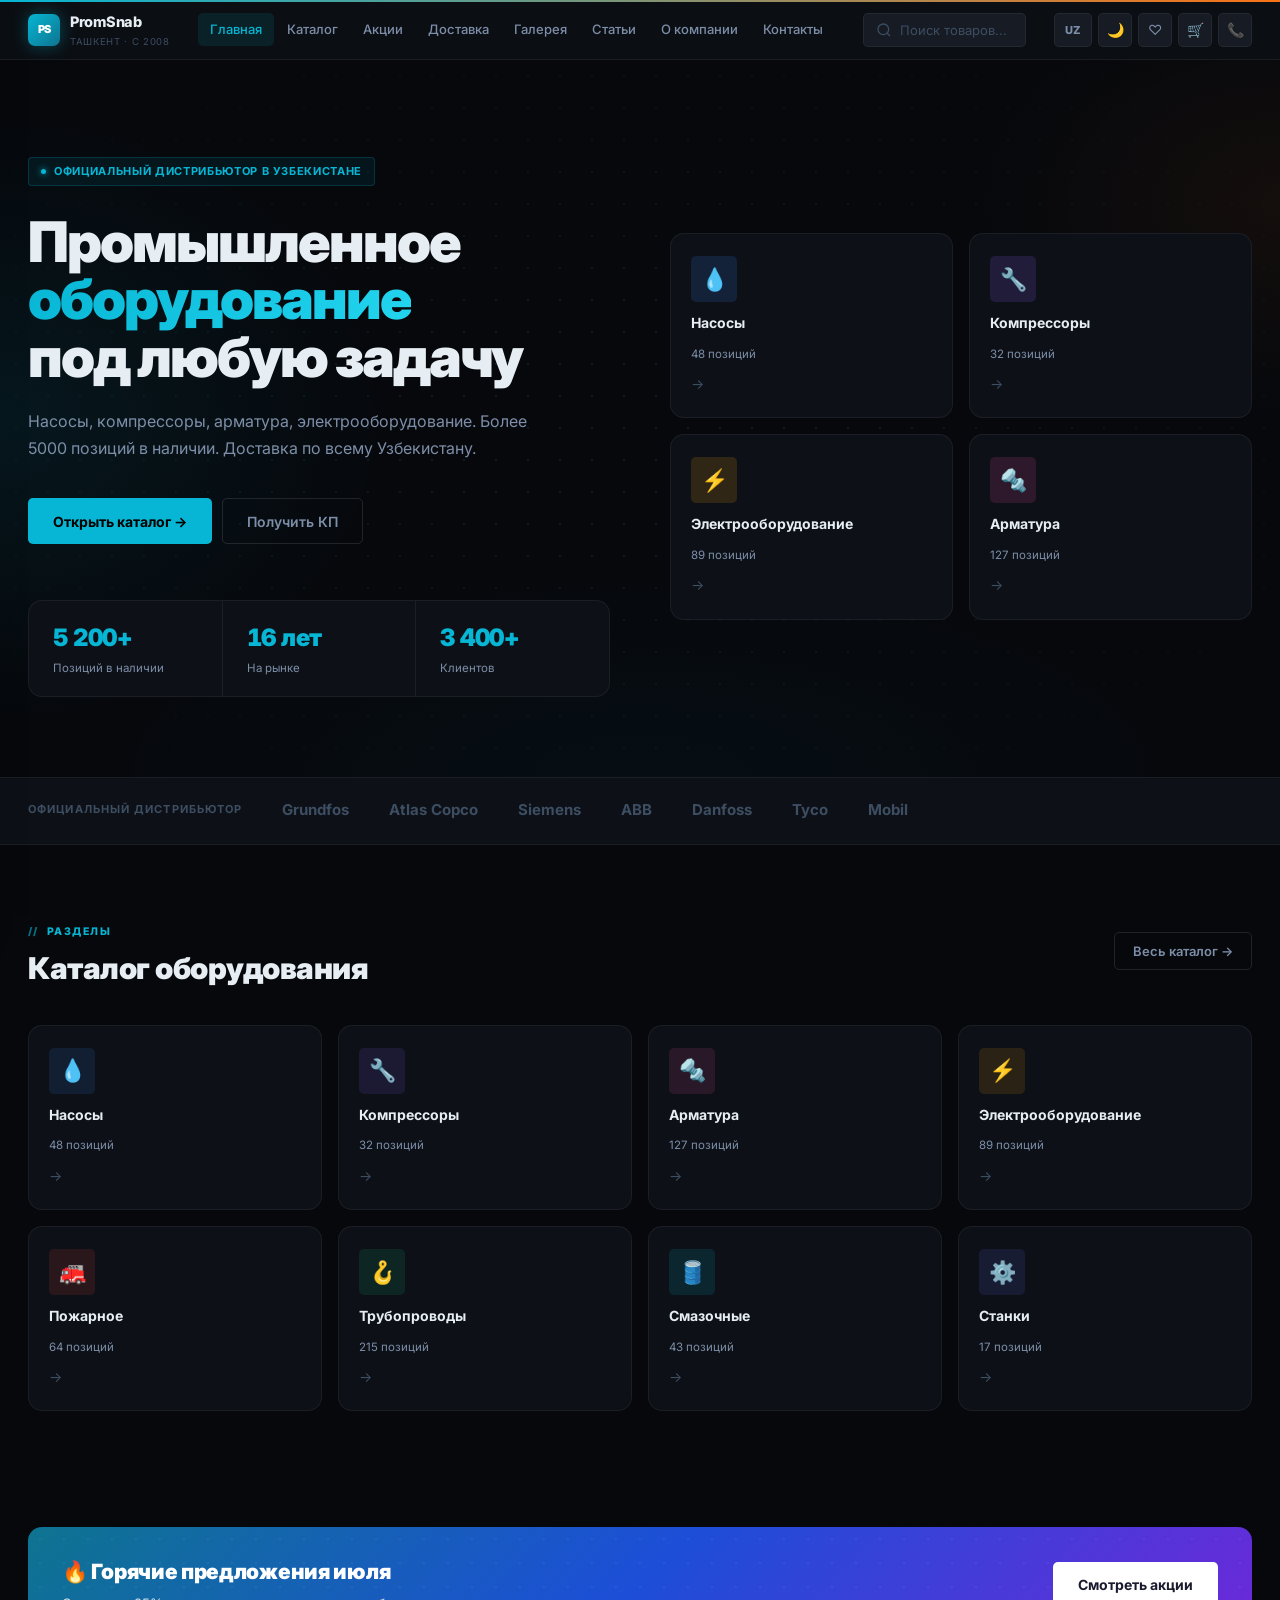
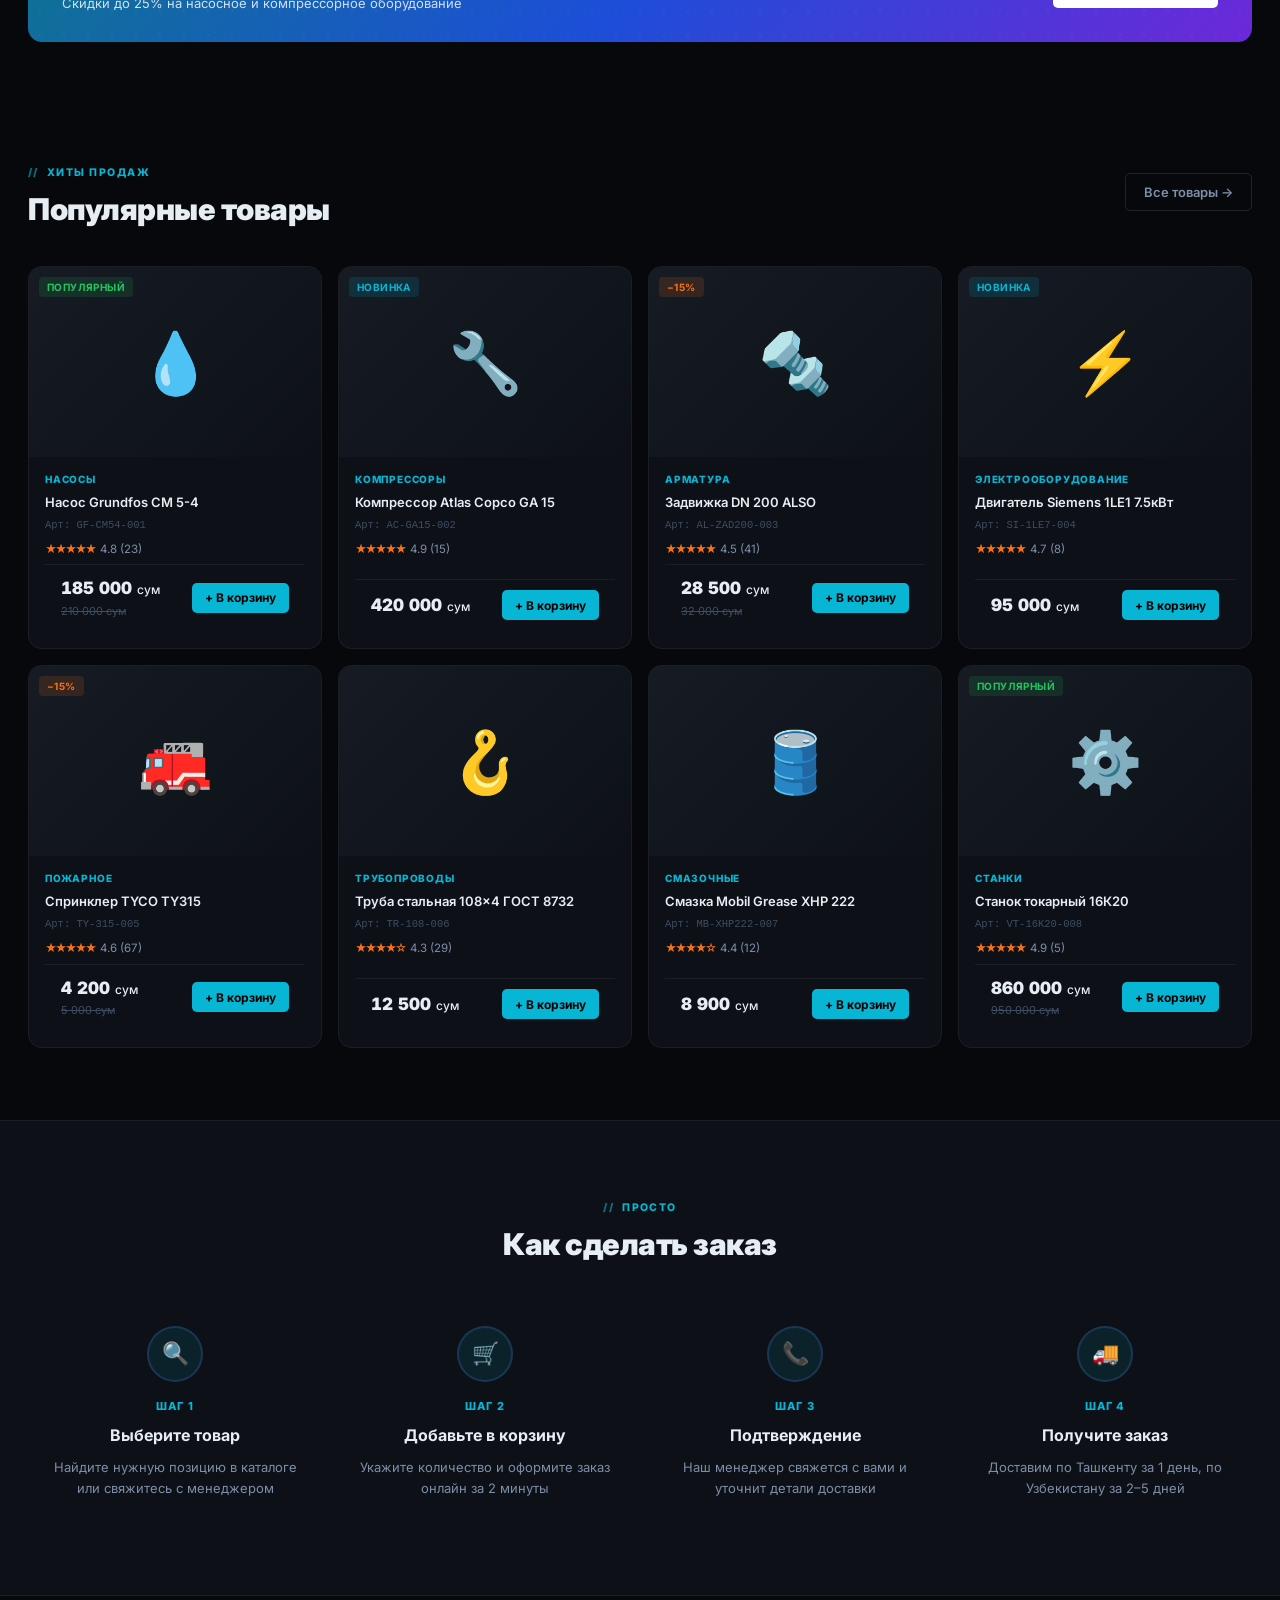
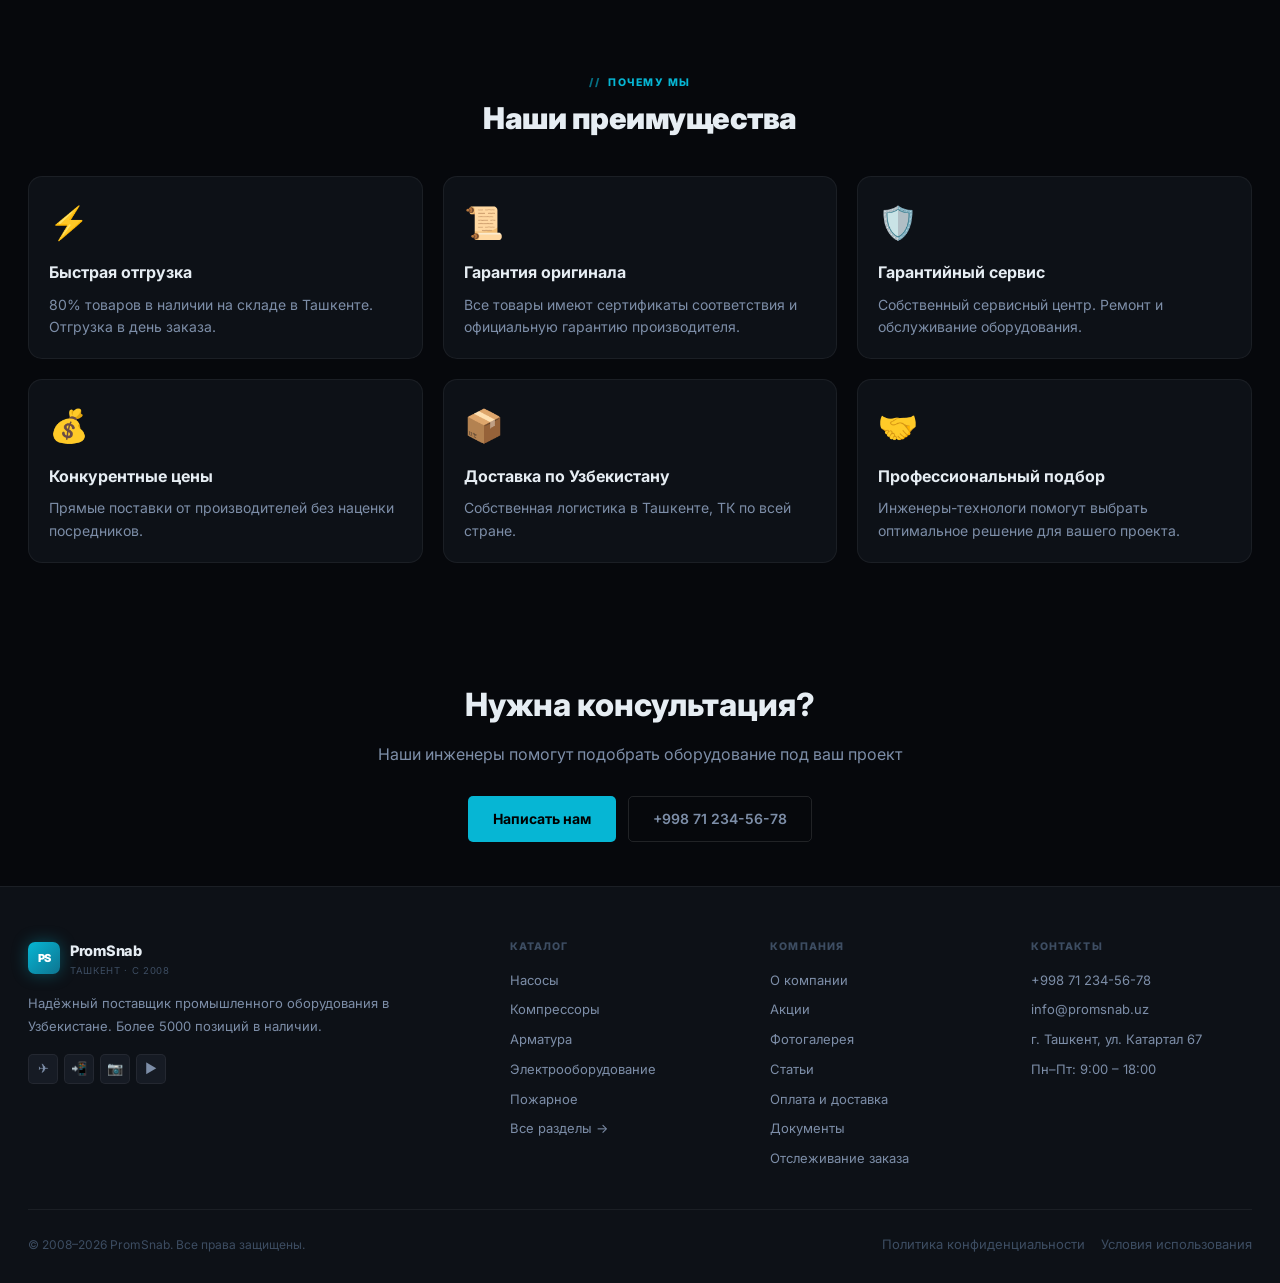
==== commit afd11793: "Translate index.html body content fully via t() — hero, categories, steps, advantages, CTA" ====
--- a/index.html
+++ b/index.html
@@ -3,204 +3,231 @@
 <head>
   <meta charset="UTF-8">
   <meta name="viewport" content="width=device-width, initial-scale=1.0">
-  <title>PromSnab — Промышленное оборудование</title>
+  <title>PromSnab</title>
   <link rel="stylesheet" href="css/style.css">
 </head>
 <body>
-  <main id="main-content">
-
-    <!-- HERO -->
-    <section class="hero">
-      <div class="hero-grid"></div>
-      <div class="container">
-        <div style="display:grid;grid-template-columns:1fr 1fr;gap:60px;align-items:center">
-          <div class="hero-content">
-            <div class="hero-eyebrow">
-              <span class="hero-eyebrow-dot"></span>
-              Официальный дистрибьютор в Узбекистане
-            </div>
-            <h1 class="hero-title">
-              Промышленное<br><span>оборудование</span><br>под любую задачу
-            </h1>
-            <p class="hero-sub">Насосы, компрессоры, арматура, электрооборудование. Более 5000 позиций в наличии. Доставка по всему Узбекистану.</p>
-            <div class="hero-btns">
-              <button class="btn btn-primary btn-lg" onclick="event.preventDefault(); nav('catalog.html'); return false;">Открыть каталог →</button>
-              <button class="btn btn-outline btn-lg" onclick="event.preventDefault(); nav('contacts.html'); return false;">Получить КП</button>
-            </div>
-            <div class="hero-stats">
-              <div><div class="hero-stat-num">5 200+</div><div class="hero-stat-label">Позиций в наличии</div></div>
-              <div><div class="hero-stat-num">16 лет</div><div class="hero-stat-label">На рынке</div></div>
-              <div><div class="hero-stat-num">3 400+</div><div class="hero-stat-label">Клиентов</div></div>
-            </div>
-          </div>
-
-          <div style="display:grid;grid-template-columns:1fr 1fr;gap:16px">
-            <div onclick="nav('catalog.html?cat=pumps')" class="cat-card">
-              <div class="cat-icon" style="background:rgba(59,130,246,.15)">💧</div>
-              <div class="cat-name">Насосы</div>
-              <div class="cat-count">48 позиций</div>
-              <div class="cat-arrow">→</div>
-            </div>
-            <div onclick="nav('catalog.html?cat=compressors')" class="cat-card">
-              <div class="cat-icon" style="background:rgba(139,92,246,.15)">🔧</div>
-              <div class="cat-name">Компрессоры</div>
-              <div class="cat-count">32 позиции</div>
-              <div class="cat-arrow">→</div>
-            </div>
-            <div onclick="nav('catalog.html?cat=electric')" class="cat-card">
-              <div class="cat-icon" style="background:rgba(245,158,11,.15)">⚡</div>
-              <div class="cat-name">Электро</div>
-              <div class="cat-count">89 позиций</div>
-              <div class="cat-arrow">→</div>
-            </div>
-            <div onclick="nav('catalog.html?cat=valves')" class="cat-card">
-              <div class="cat-icon" style="background:rgba(236,72,153,.15)">🔩</div>
-              <div class="cat-name">Арматура</div>
-              <div class="cat-count">127 позиций</div>
-              <div class="cat-arrow">→</div>
-            </div>
-          </div>
-        </div>
-      </div>
-    </section>
-
-    <!-- BRANDS BAR -->
-    <section style="background:var(--bg-2);border-top:1px solid var(--border);border-bottom:1px solid var(--border);padding:20px 0">
-      <div class="container">
-        <div style="display:flex;align-items:center;gap:40px;overflow-x:auto;padding-bottom:2px">
-          <span style="font-size:11px;font-weight:700;text-transform:uppercase;letter-spacing:.1em;color:var(--text-3);white-space:nowrap;flex-shrink:0">Официальный дистрибьютор</span>
-          <span onclick="nav('catalog.html?brand=Grundfos')" style="font-size:15px;font-weight:700;color:var(--text-3);white-space:nowrap;cursor:pointer;flex-shrink:0" onmouseover="this.style.color='var(--text)'" onmouseout="this.style.color='var(--text-3)'">Grundfos</span>
-          <span onclick="nav('catalog.html?brand=Atlas+Copco')" style="font-size:15px;font-weight:700;color:var(--text-3);white-space:nowrap;cursor:pointer;flex-shrink:0" onmouseover="this.style.color='var(--text)'" onmouseout="this.style.color='var(--text-3)'">Atlas Copco</span>
-          <span onclick="nav('catalog.html?brand=Siemens')" style="font-size:15px;font-weight:700;color:var(--text-3);white-space:nowrap;cursor:pointer;flex-shrink:0" onmouseover="this.style.color='var(--text)'" onmouseout="this.style.color='var(--text-3)'">Siemens</span>
-          <span onclick="nav('catalog.html?brand=ABB')" style="font-size:15px;font-weight:700;color:var(--text-3);white-space:nowrap;cursor:pointer;flex-shrink:0" onmouseover="this.style.color='var(--text)'" onmouseout="this.style.color='var(--text-3)'">ABB</span>
-          <span onclick="nav('catalog.html?brand=Danfoss')" style="font-size:15px;font-weight:700;color:var(--text-3);white-space:nowrap;cursor:pointer;flex-shrink:0" onmouseover="this.style.color='var(--text)'" onmouseout="this.style.color='var(--text-3)'">Danfoss</span>
-          <span onclick="nav('catalog.html?brand=Tyco')" style="font-size:15px;font-weight:700;color:var(--text-3);white-space:nowrap;cursor:pointer;flex-shrink:0" onmouseover="this.style.color='var(--text)'" onmouseout="this.style.color='var(--text-3)'">Tyco</span>
-          <span onclick="nav('catalog.html?brand=Mobil')" style="font-size:15px;font-weight:700;color:var(--text-3);white-space:nowrap;cursor:pointer;flex-shrink:0" onmouseover="this.style.color='var(--text)'" onmouseout="this.style.color='var(--text-3)'">Mobil</span>
-        </div>
-      </div>
-    </section>
-
-    <!-- CATEGORIES -->
-    <section class="section">
-      <div class="container">
-        <div class="flex-between section-header">
-          <div>
-            <div class="section-label">Разделы</div>
-            <h2 class="section-title">Каталог оборудования</h2>
-          </div>
-          <button class="btn btn-outline" onclick="nav('catalog.html')">Весь каталог →</button>
-        </div>
-        <div class="grid-4" id="categories-grid"></div>
-      </div>
-    </section>
-
-    <!-- PROMO BANNER -->
-    <section class="section-sm">
-      <div class="container">
-        <div class="promo-banner">
-          <div>
-            <div class="promo-banner-title">🔥 Горячие предложения июля</div>
-            <div class="promo-banner-sub">Скидки до 25% на насосное и компрессорное оборудование</div>
-          </div>
-          <button class="btn btn-lg" style="background:#fff;color:#1a1a2e;font-weight:700;flex-shrink:0" onclick="nav('catalog.html?badge=sale')">Смотреть акции</button>
-        </div>
-      </div>
-    </section>
-
-    <!-- FEATURED PRODUCTS -->
-    <section class="section">
-      <div class="container">
-        <div class="flex-between section-header">
-          <div>
-            <div class="section-label">Хиты продаж</div>
-            <h2 class="section-title">Популярные товары</h2>
-          </div>
-          <button class="btn btn-outline" onclick="nav('catalog.html')">Все товары →</button>
-        </div>
-        <div class="grid-4" id="products-grid"></div>
-      </div>
-    </section>
-
-    <!-- HOW TO ORDER -->
-    <section class="section" style="background:var(--bg-2);border-top:1px solid var(--border);border-bottom:1px solid var(--border)">
-      <div class="container">
-        <div class="section-header" style="text-align:center">
-          <div class="section-label">Просто</div>
-          <h2 class="section-title">Как сделать заказ</h2>
-        </div>
-        <div class="grid-4">
-          <div style="text-align:center;padding:24px 16px">
-            <div style="width:56px;height:56px;border-radius:50%;background:var(--primary-g);border:2px solid rgba(79,142,255,.2);display:flex;align-items:center;justify-content:center;margin:0 auto 16px;font-size:22px">🔍</div>
-            <div style="font-size:11px;font-weight:800;color:var(--primary);letter-spacing:.1em;margin-bottom:8px">ШАГ 1</div>
-            <div style="font-size:16px;font-weight:700;margin-bottom:8px">Выберите товар</div>
-            <div style="font-size:13px;color:var(--text-2);line-height:1.6">Найдите нужную позицию в каталоге или свяжитесь с менеджером</div>
-          </div>
-          <div style="text-align:center;padding:24px 16px">
-            <div style="width:56px;height:56px;border-radius:50%;background:var(--primary-g);border:2px solid rgba(79,142,255,.2);display:flex;align-items:center;justify-content:center;margin:0 auto 16px;font-size:22px">🛒</div>
-            <div style="font-size:11px;font-weight:800;color:var(--primary);letter-spacing:.1em;margin-bottom:8px">ШАГ 2</div>
-            <div style="font-size:16px;font-weight:700;margin-bottom:8px">Добавьте в корзину</div>
-            <div style="font-size:13px;color:var(--text-2);line-height:1.6">Укажите количество и оформите заказ онлайн за 2 минуты</div>
-          </div>
-          <div style="text-align:center;padding:24px 16px">
-            <div style="width:56px;height:56px;border-radius:50%;background:var(--primary-g);border:2px solid rgba(79,142,255,.2);display:flex;align-items:center;justify-content:center;margin:0 auto 16px;font-size:22px">📞</div>
-            <div style="font-size:11px;font-weight:800;color:var(--primary);letter-spacing:.1em;margin-bottom:8px">ШАГ 3</div>
-            <div style="font-size:16px;font-weight:700;margin-bottom:8px">Подтверждение</div>
-            <div style="font-size:13px;color:var(--text-2);line-height:1.6">Наш менеджер свяжется с вами и уточнит детали доставки</div>
-          </div>
-          <div style="text-align:center;padding:24px 16px">
-            <div style="width:56px;height:56px;border-radius:50%;background:var(--primary-g);border:2px solid rgba(79,142,255,.2);display:flex;align-items:center;justify-content:center;margin:0 auto 16px;font-size:22px">🚚</div>
-            <div style="font-size:11px;font-weight:800;color:var(--primary);letter-spacing:.1em;margin-bottom:8px">ШАГ 4</div>
-            <div style="font-size:16px;font-weight:700;margin-bottom:8px">Получите заказ</div>
-            <div style="font-size:13px;color:var(--text-2);line-height:1.6">Доставим по Ташкенту за 1 день, по Узбекистану за 2–5 дней</div>
-          </div>
-        </div>
-      </div>
-    </section>
-
-    <!-- ADVANTAGES -->
-    <section class="section">
-      <div class="container">
-        <div class="section-header" style="text-align:center">
-          <div class="section-label">Почему мы</div>
-          <h2 class="section-title">Наши преимущества</h2>
-        </div>
-        <div class="grid-3">
-          <div class="card card-body"><div style="font-size:32px;margin-bottom:12px">⚡</div><div style="font-size:16px;font-weight:700;margin-bottom:8px">Быстрая отгрузка</div><div style="font-size:14px;color:var(--text-2);line-height:1.6">80% товаров в наличии на складе в Ташкенте. Отгрузка в день заказа.</div></div>
-          <div class="card card-body"><div style="font-size:32px;margin-bottom:12px">📜</div><div style="font-size:16px;font-weight:700;margin-bottom:8px">Гарантия оригинала</div><div style="font-size:14px;color:var(--text-2);line-height:1.6">Все товары имеют сертификаты соответствия и официальную гарантию производителя.</div></div>
-          <div class="card card-body"><div style="font-size:32px;margin-bottom:12px">🛡️</div><div style="font-size:16px;font-weight:700;margin-bottom:8px">Гарантийный сервис</div><div style="font-size:14px;color:var(--text-2);line-height:1.6">Собственный сервисный центр. Ремонт и обслуживание оборудования.</div></div>
-          <div class="card card-body"><div style="font-size:32px;margin-bottom:12px">💰</div><div style="font-size:16px;font-weight:700;margin-bottom:8px">Конкурентные цены</div><div style="font-size:14px;color:var(--text-2);line-height:1.6">Прямые поставки от производителей без наценки посредников.</div></div>
-          <div class="card card-body"><div style="font-size:32px;margin-bottom:12px">📦</div><div style="font-size:16px;font-weight:700;margin-bottom:8px">Доставка по Узбекистану</div><div style="font-size:14px;color:var(--text-2);line-height:1.6">Собственная логистика в Ташкенте, ТК по всей стране.</div></div>
-          <div class="card card-body"><div style="font-size:32px;margin-bottom:12px">🤝</div><div style="font-size:16px;font-weight:700;margin-bottom:8px">Профессиональный подбор</div><div style="font-size:14px;color:var(--text-2);line-height:1.6">Инженеры-технологи помогут выбрать оптимальное решение для вашего проекта.</div></div>
-        </div>
-      </div>
-    </section>
-
-    <!-- CTA -->
-    <section class="section-sm">
-      <div class="container" style="text-align:center">
-        <h2 style="font-size:32px;font-weight:800;margin-bottom:12px">Нужна консультация?</h2>
-        <p style="color:var(--text-2);margin-bottom:28px">Наши инженеры помогут подобрать оборудование под ваш проект</p>
-        <div style="display:flex;gap:12px;justify-content:center">
-          <button class="btn btn-primary btn-lg" onclick="nav('contacts.html')">Написать нам</button>
-          <a class="btn btn-outline btn-lg" href="tel:+998712345678">+998 71 234-56-78</a>
-        </div>
-      </div>
-    </section>
-
-  </main>
+  <main id="main-content"></main>
 
   <script src="js/main.js"></script>
   <script src="js/header.js"></script>
   <script>
     injectShell({ page: 'index.html' });
 
-    document.getElementById('categories-grid').innerHTML = CATEGORIES.map(c =>
-      `<div class="cat-card" onclick="nav('catalog.html?cat=${c.id}')">
-        <div class="cat-icon" style="background:${c.color}20">${c.emoji}</div>
-        <div class="cat-name">${c.name}</div>
-        <div class="cat-count">${c.count} позиций</div>
-        <div class="cat-arrow">→</div>
-      </div>`).join('');
+    // All page text is rendered via t() so language switch works on reload
+    const I = {
+      ru: {
+        eyebrow: 'Официальный дистрибьютор в Узбекистане',
+        h1a: 'Промышленное', h1b: 'оборудование', h1c: 'под любую задачу',
+        sub: 'Насосы, компрессоры, арматура, электрооборудование. Более 5000 позиций в наличии. Доставка по всему Узбекистану.',
+        stat1: 'Позиций в наличии', stat2: 'На рынке', stat3: 'Клиентов',
+        sectionsCat: 'Разделы', catalogTitle: 'Каталог оборудования', allCat: 'Весь каталог →',
+        promoTitle: '🔥 Горячие предложения июля',
+        promoSub: 'Скидки до 25% на насосное и компрессорное оборудование',
+        promoBtn: 'Смотреть акции',
+        hitsLabel: 'Хиты продаж', hitsTitle: 'Популярные товары', allProducts: 'Все товары →',
+        howLabel: 'Просто', howTitle: 'Как сделать заказ',
+        step: 'ШАГ', steps: [
+          { icon:'🔍', title:'Выберите товар', desc:'Найдите нужную позицию в каталоге или свяжитесь с менеджером' },
+          { icon:'🛒', title:'Добавьте в корзину', desc:'Укажите количество и оформите заказ онлайн за 2 минуты' },
+          { icon:'📞', title:'Подтверждение', desc:'Наш менеджер свяжется с вами и уточнит детали доставки' },
+          { icon:'🚚', title:'Получите заказ', desc:'Доставим по Ташкенту за 1 день, по Узбекистану за 2–5 дней' },
+        ],
+        whyLabel: 'Почему мы', whyTitle: 'Наши преимущества', advantages: [
+          { icon:'⚡', title:'Быстрая отгрузка', desc:'80% товаров в наличии на складе в Ташкенте. Отгрузка в день заказа.' },
+          { icon:'📜', title:'Гарантия оригинала', desc:'Все товары имеют сертификаты соответствия и официальную гарантию производителя.' },
+          { icon:'🛡️', title:'Гарантийный сервис', desc:'Собственный сервисный центр. Ремонт и обслуживание оборудования.' },
+          { icon:'💰', title:'Конкурентные цены', desc:'Прямые поставки от производителей без наценки посредников.' },
+          { icon:'📦', title:'Доставка по Узбекистану', desc:'Собственная логистика в Ташкенте, ТК по всей стране.' },
+          { icon:'🤝', title:'Профессиональный подбор', desc:'Инженеры-технологи помогут выбрать оптимальное решение для вашего проекта.' },
+        ],
+        ctaTitle: 'Нужна консультация?', ctaSub: 'Наши инженеры помогут подобрать оборудование под ваш проект',
+        ctaBtn: 'Написать нам',
+        positions: 'позиций',
+      },
+      uz: {
+        eyebrow: 'O\'zbekistondagi rasmiy distribyutor',
+        h1a: 'Sanoat', h1b: 'uskunalari', h1c: 'har qanday vazifa uchun',
+        sub: 'Nasoslar, kompressorlar, armatura, elektr jihozlar. Omborda 5000 dan ortiq mahsulot. O\'zbekiston bo\'ylab yetkazib berish.',
+        stat1: 'Mahsulot mavjud', stat2: 'Bozorda', stat3: 'Mijozlar',
+        sectionsCat: 'Bo\'limlar', catalogTitle: 'Uskunalar katalogi', allCat: 'Barcha katalog →',
+        promoTitle: '🔥 Iyul oyining issiq takliflari',
+        promoSub: 'Nasos va kompressor uskunalariga 25% gacha chegirma',
+        promoBtn: 'Aksiyalarni ko\'rish',
+        hitsLabel: 'Eng ko\'p sotilgan', hitsTitle: 'Mashhur mahsulotlar', allProducts: 'Barcha mahsulotlar →',
+        howLabel: 'Oson', howTitle: 'Qanday buyurtma berish',
+        step: 'QADAM', steps: [
+          { icon:'🔍', title:'Mahsulot tanlang', desc:'Katalogdan kerakli mahsulotni toping yoki menejer bilan bog\'laning' },
+          { icon:'🛒', title:'Savatga qo\'shing', desc:'Miqdorni ko\'rsating va 2 daqiqada onlayn buyurtma bering' },
+          { icon:'📞', title:'Tasdiqlash', desc:'Menejerimiz siz bilan bog\'lanib, yetkazib berish tafsilotlarini aniqlashtiradi' },
+          { icon:'🚚', title:'Buyurtmani oling', desc:'Toshkent bo\'ylab 1 kunda, O\'zbekiston bo\'ylab 2–5 kunda yetkazamiz' },
+        ],
+        whyLabel: 'Nima uchun biz', whyTitle: 'Bizning afzalliklarimiz', advantages: [
+          { icon:'⚡', title:'Tezkor jo\'natish', desc:'Mahsulotlarning 80% Toshkentdagi omborida mavjud. Buyurtma kuni jo\'natiladi.' },
+          { icon:'📜', title:'Original kafolati', desc:'Barcha mahsulotlar sertifikatlarga va ishlab chiqaruvchi kafolatiga ega.' },
+          { icon:'🛡️', title:'Kafolat servisi', desc:'O\'z servis markazimiz. Uskunalarni ta\'mirlash va texnik xizmat.' },
+          { icon:'💰', title:'Raqobatbardosh narxlar', desc:'Ishlab chiqaruvchilardan to\'g\'ridan-to\'g\'ri yetkazib berish.' },
+          { icon:'📦', title:'O\'zbekiston bo\'ylab yetkazish', desc:'Toshkentda o\'z logistikamiz, butun mamlakat bo\'ylab TK orqali.' },
+          { icon:'🤝', title:'Professional tanlov', desc:'Muhandislar loyihangiz uchun optimal yechimni tanlashda yordam beradi.' },
+        ],
+        ctaTitle: 'Maslahat kerakmi?', ctaSub: 'Muhandislarimiz loyihangiz uchun uskunalarni tanlashda yordam beradi',
+        ctaBtn: 'Bizga yozing',
+        positions: 'mahsulot',
+      },
+    };
+
+    const L = I[currentLang] || I.ru;
+
+    document.getElementById('main-content').innerHTML = `
+      <!-- HERO -->
+      <section class="hero">
+        <div class="hero-grid"></div>
+        <div class="container">
+          <div style="display:grid;grid-template-columns:1fr 1fr;gap:60px;align-items:center">
+            <div class="hero-content">
+              <div class="hero-eyebrow">
+                <span class="hero-eyebrow-dot"></span>
+                ${L.eyebrow}
+              </div>
+              <h1 class="hero-title">${L.h1a}<br><span>${L.h1b}</span><br>${L.h1c}</h1>
+              <p class="hero-sub">${L.sub}</p>
+              <div class="hero-btns">
+                <button class="btn btn-primary btn-lg" onclick="nav('catalog.html')">${t('btn.catalog')}</button>
+                <button class="btn btn-outline btn-lg" onclick="nav('contacts.html')">${t('btn.quote')}</button>
+              </div>
+              <div class="hero-stats">
+                <div><div class="hero-stat-num">5 200+</div><div class="hero-stat-label">${L.stat1}</div></div>
+                <div><div class="hero-stat-num">16 ${currentLang==='uz'?'yil':'лет'}</div><div class="hero-stat-label">${L.stat2}</div></div>
+                <div><div class="hero-stat-num">3 400+</div><div class="hero-stat-label">${L.stat3}</div></div>
+              </div>
+            </div>
+            <div style="display:grid;grid-template-columns:1fr 1fr;gap:16px">
+              ${[
+                {id:'pumps', bg:'rgba(59,130,246,.15)', emoji:'💧'},
+                {id:'compressors', bg:'rgba(139,92,246,.15)', emoji:'🔧'},
+                {id:'electric', bg:'rgba(245,158,11,.15)', emoji:'⚡'},
+                {id:'valves', bg:'rgba(236,72,153,.15)', emoji:'🔩'},
+              ].map(item => {
+                const cat = CATEGORIES.find(c => c.id === item.id);
+                return `<div onclick="nav('catalog.html?cat=${item.id}')" class="cat-card">
+                  <div class="cat-icon" style="background:${item.bg}">${item.emoji}</div>
+                  <div class="cat-name">${cat ? catName(cat) : item.id}</div>
+                  <div class="cat-count">${cat ? cat.count : ''} ${L.positions}</div>
+                  <div class="cat-arrow">→</div>
+                </div>`;
+              }).join('')}
+            </div>
+          </div>
+        </div>
+      </section>
+
+      <!-- BRANDS BAR -->
+      <section style="background:var(--bg-2);border-top:1px solid var(--border);border-bottom:1px solid var(--border);padding:20px 0">
+        <div class="container">
+          <div style="display:flex;align-items:center;gap:40px;overflow-x:auto;padding-bottom:2px">
+            <span style="font-size:11px;font-weight:700;text-transform:uppercase;letter-spacing:.1em;color:var(--text-3);white-space:nowrap;flex-shrink:0">${t('official.dist')}</span>
+            ${['Grundfos','Atlas Copco','Siemens','ABB','Danfoss','Tyco','Mobil'].map(b =>
+              `<span onclick="nav('catalog.html?brand=${encodeURIComponent(b)}')" style="font-size:15px;font-weight:700;color:var(--text-3);white-space:nowrap;cursor:pointer;flex-shrink:0" onmouseover="this.style.color='var(--text)'" onmouseout="this.style.color='var(--text-3)'">${b}</span>`
+            ).join('')}
+          </div>
+        </div>
+      </section>
+
+      <!-- CATEGORIES -->
+      <section class="section">
+        <div class="container">
+          <div class="flex-between section-header">
+            <div>
+              <div class="section-label">${L.sectionsCat}</div>
+              <h2 class="section-title">${L.catalogTitle}</h2>
+            </div>
+            <button class="btn btn-outline" onclick="nav('catalog.html')">${L.allCat}</button>
+          </div>
+          <div class="grid-4">
+            ${CATEGORIES.map(c => `<div class="cat-card" onclick="nav('catalog.html?cat=${c.id}')">
+              <div class="cat-icon" style="background:${c.color}20">${c.emoji}</div>
+              <div class="cat-name">${catName(c)}</div>
+              <div class="cat-count">${c.count} ${L.positions}</div>
+              <div class="cat-arrow">→</div>
+            </div>`).join('')}
+          </div>
+        </div>
+      </section>
+
+      <!-- PROMO BANNER -->
+      <section class="section-sm">
+        <div class="container">
+          <div class="promo-banner">
+            <div>
+              <div class="promo-banner-title">${L.promoTitle}</div>
+              <div class="promo-banner-sub">${L.promoSub}</div>
+            </div>
+            <button class="btn btn-lg" style="background:#fff;color:#1a1a2e;font-weight:700;flex-shrink:0" onclick="nav('promo.html')">${L.promoBtn}</button>
+          </div>
+        </div>
+      </section>
+
+      <!-- FEATURED PRODUCTS -->
+      <section class="section">
+        <div class="container">
+          <div class="flex-between section-header">
+            <div>
+              <div class="section-label">${L.hitsLabel}</div>
+              <h2 class="section-title">${L.hitsTitle}</h2>
+            </div>
+            <button class="btn btn-outline" onclick="nav('catalog.html')">${L.allProducts}</button>
+          </div>
+          <div class="grid-4" id="products-grid"></div>
+        </div>
+      </section>
+
+      <!-- HOW TO ORDER -->
+      <section class="section" style="background:var(--bg-2);border-top:1px solid var(--border);border-bottom:1px solid var(--border)">
+        <div class="container">
+          <div class="section-header" style="text-align:center">
+            <div class="section-label">${L.howLabel}</div>
+            <h2 class="section-title">${L.howTitle}</h2>
+          </div>
+          <div class="grid-4">
+            ${L.steps.map((s,i) => `<div style="text-align:center;padding:24px 16px">
+              <div style="width:56px;height:56px;border-radius:50%;background:var(--primary-g);border:2px solid rgba(79,142,255,.2);display:flex;align-items:center;justify-content:center;margin:0 auto 16px;font-size:22px">${s.icon}</div>
+              <div style="font-size:11px;font-weight:800;color:var(--primary);letter-spacing:.1em;margin-bottom:8px">${L.step} ${i+1}</div>
+              <div style="font-size:16px;font-weight:700;margin-bottom:8px">${s.title}</div>
+              <div style="font-size:13px;color:var(--text-2);line-height:1.6">${s.desc}</div>
+            </div>`).join('')}
+          </div>
+        </div>
+      </section>
+
+      <!-- ADVANTAGES -->
+      <section class="section">
+        <div class="container">
+          <div class="section-header" style="text-align:center">
+            <div class="section-label">${L.whyLabel}</div>
+            <h2 class="section-title">${L.whyTitle}</h2>
+          </div>
+          <div class="grid-3">
+            ${L.advantages.map(a => `<div class="card card-body">
+              <div style="font-size:32px;margin-bottom:12px">${a.icon}</div>
+              <div style="font-size:16px;font-weight:700;margin-bottom:8px">${a.title}</div>
+              <div style="font-size:14px;color:var(--text-2);line-height:1.6">${a.desc}</div>
+            </div>`).join('')}
+          </div>
+        </div>
+      </section>
+
+      <!-- CTA -->
+      <section class="section-sm">
+        <div class="container" style="text-align:center">
+          <h2 style="font-size:32px;font-weight:800;margin-bottom:12px">${L.ctaTitle}</h2>
+          <p style="color:var(--text-2);margin-bottom:28px">${L.ctaSub}</p>
+          <div style="display:flex;gap:12px;justify-content:center">
+            <button class="btn btn-primary btn-lg" onclick="nav('contacts.html')">${L.ctaBtn}</button>
+            <a class="btn btn-outline btn-lg" href="tel:+998712345678">+998 71 234-56-78</a>
+          </div>
+        </div>
+      </section>
+    `;
 
     document.getElementById('products-grid').innerHTML = PRODUCTS.slice(0,8).map(p => renderProductCard(p)).join('');
   </script>
--- a/css/style.css
+++ b/css/style.css
@@ -180,6 +180,20 @@
 }
 .theme-toggle:hover { border-color: var(--accent); color: var(--accent); background: var(--accent-g); }
 
+/* Language toggle */
+.lang-toggle {
+  height: 34px; padding: 0 10px; border-radius: var(--r-sm);
+  background: var(--bg-3); border: 1px solid var(--border);
+  display: flex; align-items: center; justify-content: center;
+  color: var(--text-2); cursor: pointer;
+  transition: all var(--t); font-size: 11px; font-weight: 800; letter-spacing: .05em;
+}
+.lang-toggle:hover { border-color: var(--primary); color: var(--primary); background: var(--primary-g); }
+
+/* Fav btn active state */
+.fav-btn.active { color: var(--danger) !important; }
+.p-action-btn.fav-btn.active { color: var(--danger) !important; border-color: var(--danger) !important; background: rgba(244,63,94,.12) !important; }
+
 .badge {
   position: absolute; top: -5px; right: -5px;
   width: 16px; height: 16px; border-radius: 50%;
